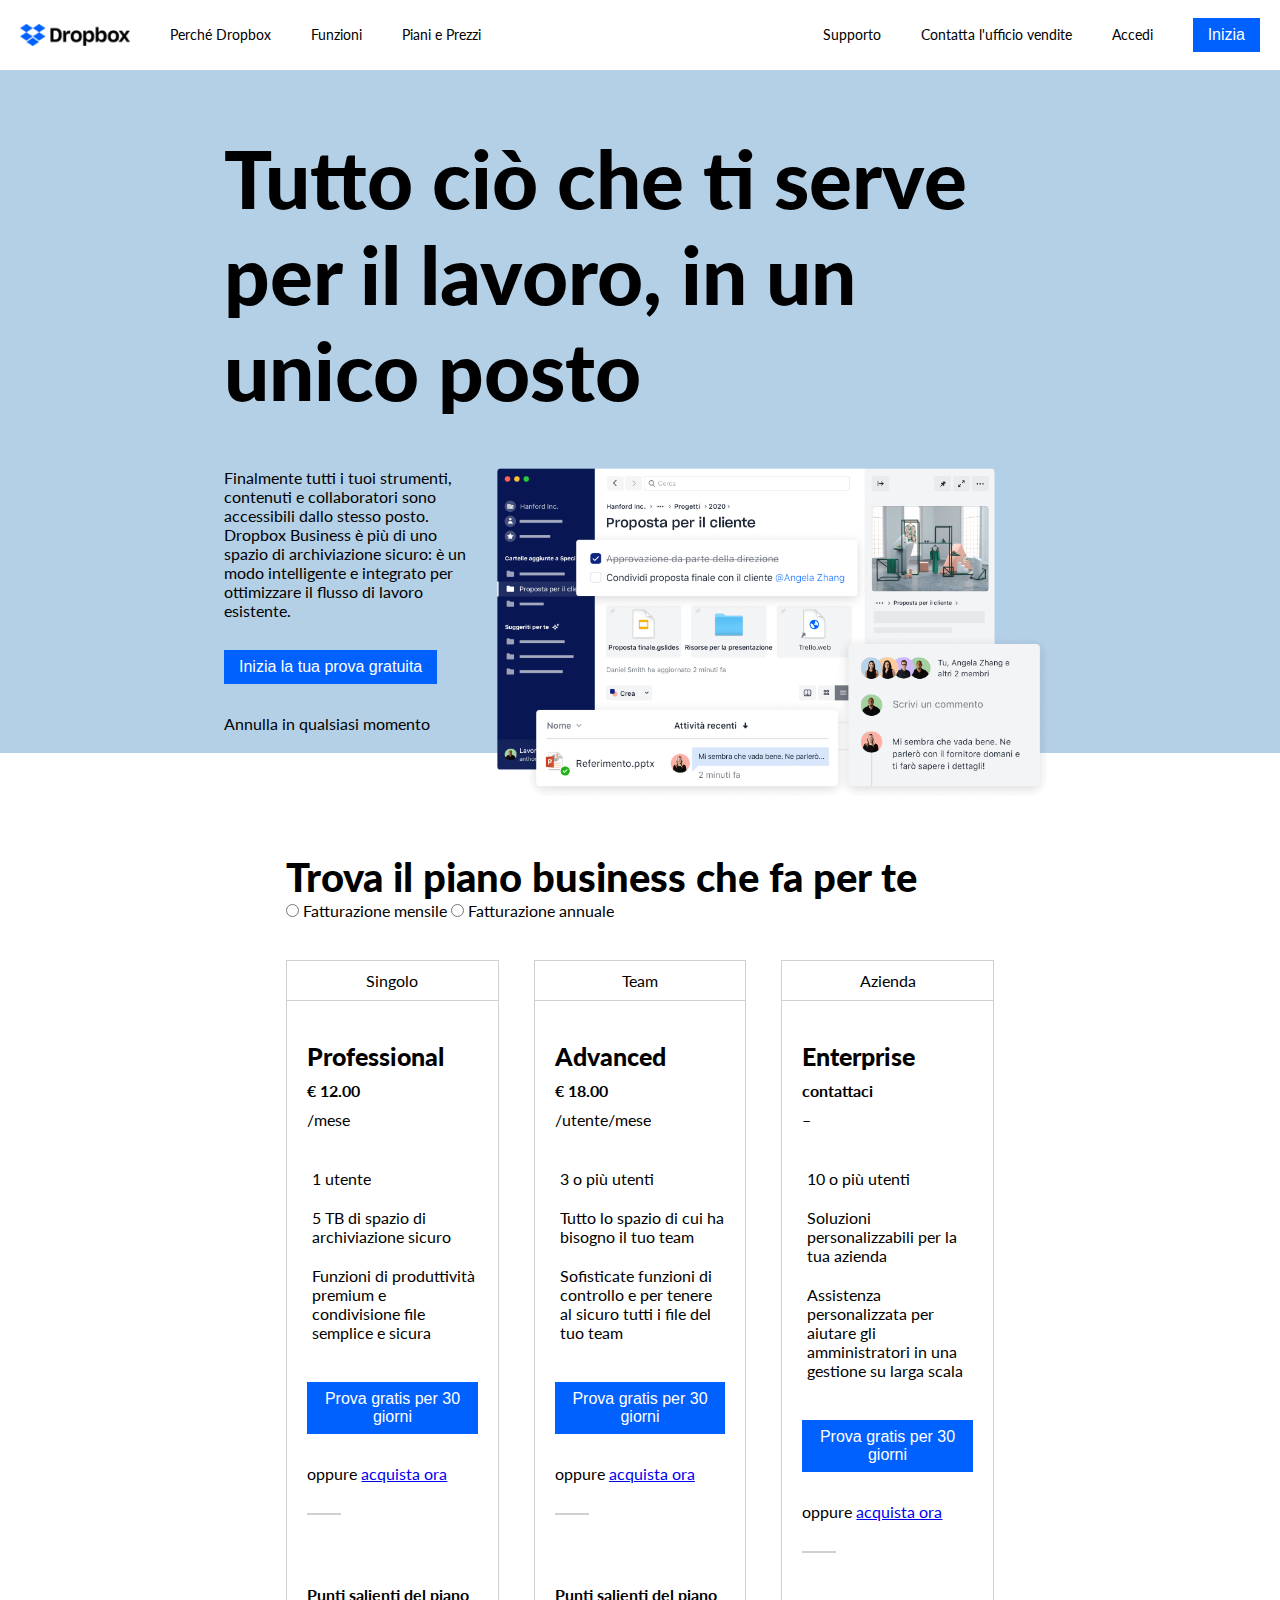
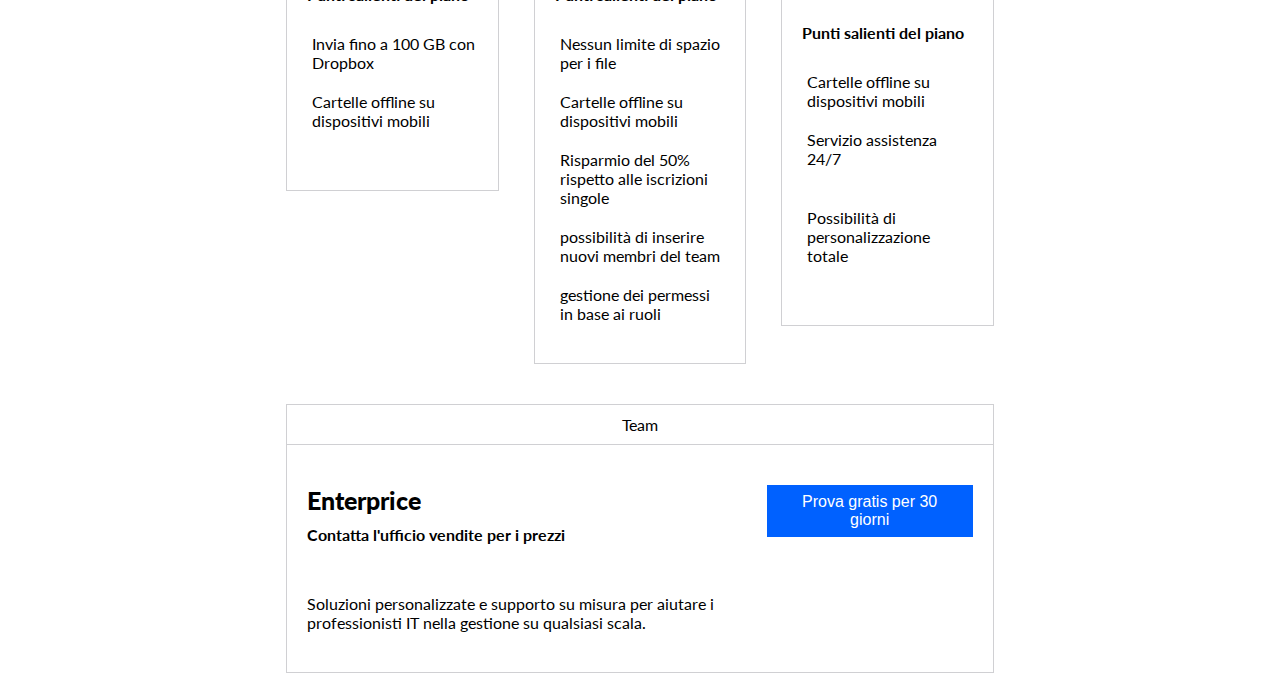
==== index.html @ 86eb20d6 "Stilizzazione sezione 2 (manca lo stile al radio + revisione altezza colonna)" ====
<!DOCTYPE html>
<html lang="it">
    <head>
        <meta charset="UTF-8">
        <meta http-equiv="X-UA-Compatible" content="IE=edge">
        <meta name="viewport" content="width=device-width, initial-scale=1.0">
        <title>Dropbox</title>
        <link rel="stylesheet" href="./css/style.css">
        <link rel="preconnect" href="https://fonts.googleapis.com">
        <link rel="preconnect" href="https://fonts.gstatic.com" crossorigin>
        <link href="https://fonts.googleapis.com/css2?family=Lato:wght@300;400;700;900&display=swap" rel="stylesheet">
        <link rel="stylesheet" href="https://cdnjs.cloudflare.com/ajax/libs/font-awesome/6.2.0/css/all.min.css" integrity="sha512-xh6O/CkQoPOWDdYTDqeRdPCVd1SpvCA9XXcUnZS2FmJNp1coAFzvtCN9BmamE+4aHK8yyUHUSCcJHgXloTyT2A==" crossorigin="anonymous" referrerpolicy="no-referrer" />
    </head>
    <body>
        <!-- Header -->
        <header>
            <div class="row">
                <div class="col col-sx">
                    <div class="contenuto-col-sx">
                        <img src="./img/logo-small.png" alt="logo-dropbox">
                        <nav>
                            <ul>
                                <li>Perché Dropbox</li>
                                <li>Funzioni</li>
                                <li>Piani e Prezzi</li>
                            </ul>
                        </nav>
                    </div>
                </div>
                <div class="col col-dx">
                    <div class="contenuto-col-dx">
                        <nav>
                            <ul>
                                <li>Supporto</li>
                                <li>Contatta l'ufficio vendite</li>
                                <li>Accedi</li>
                            </ul>
                        </nav>                       
                        <button class="btn btn-blue">Inizia</button>                      
                    </div>
                </div>
            </div>
        </header>
        <!-- Main -->
        <main>
            <div class="jumbotron">
                <div class="container container-jumbo">
                    <div class="row">
                        <div class="col-full">
                            <div class="contenuto-h1">
                                <h1>Tutto ciò che ti serve per il lavoro, in un unico posto</h1>
                            </div>
                        </div>
                    </div>
                    <div class="row margin-top-50">
                        <div class="col-30">
                            <div class="jumbo-copy">
                                <p>
                                    Finalmente tutti i tuoi strumenti, contenuti e collaboratori sono accessibili dallo stesso posto. Dropbox Business è più di uno spazio di archiviazione sicuro: è un modo intelligente e integrato per ottimizzare il flusso di lavoro esistente.
                                </p>
                                <button class="btn btn-blue margin-top-30">Inizia la tua prova gratuita</button>
                                <p class="margin-top-30">Annulla in qualsiasi momento</p>
                                <i class="margin-top-50 fa-solid fa-arrow-down"></i>
                            </div>
                        </div>
                        <div class="col-70">
                            <div class="jumbo-image">
                                <img src="./img/jumbo.png" alt="">
                            </div>
                        </div>
                    </div>
                </div>
            </div>
            <!-- Inizio container interno -->
            <div class="container">
                <div class="container-interno">
                    <div class="row margin-top-100">
                        <div class="col-full">
                            <div>
                                <h2>Trova il piano business che fa per te</h2>
                                <input type="radio" id="monthly" name="monthly">
                                <label for="radio">Fatturazione mensile</label>
                                <input type="radio" id="annual" name="anual">
                                <label for="annual">Fatturazione annuale</label>
                            </div>
                        </div>
                    </div>
                    <div class="row">

                        <!-- Colonna 1 -->
                        
                        <div class="col-30">
                            <div class="pricing-head">
                                <div class="tab-header">
                                    <i class="fa-solid fa-user"></i>
                                    <span>Singolo</span>
                                </div>
                            </div>
                            <div class="contenuto contenuto-pricing">
                                <div class="post-head padding-bottom-40">
                                    <h3>Professional</h3>
                                    <p class="padding-top-bottom-10"><strong>&#8364; 12.00</strong></p>
                                    <p>&#47;mese</p>
                                </div>
                                <div class="features padding-bottom-40">
                                    <ul>
                                        <li>
                                            <i class="fa-solid fa-user"></i>
                                            <div>1 utente</div>
                                        </li>
                                        <li class="padding-top-bottom-20">
                                            <i class="fa-solid fa-folder"></i>
                                            <div>5 TB di spazio di archiviazione sicuro</div>
                                        </li>
                                        <li>
                                            <i class="fa-solid fa-share-nodes"></i>
                                            <div>Funzioni di produttività premium e condivisione file semplice e sicura</div>
                                        </li>
                                    </ul>
                                </div>
                                <div class="cta padding-bottom-40">
                                    <button class="btn btn-blue btn-full">Prova gratis per 30 giorni</button>
                                    <p class="padding-top-bottom-30">oppure <a href="#">acquista ora</a></p>
                                    <hr>
                                </div>
                                <div class="features-2">
                                    <p class="padding-top-bottom-30"><strong>Punti salienti del piano</strong></p>
                                    <ul>
                                        <li>
                                            <i class="fa-solid fa-check"></i>
                                            <div>Invia fino a 100 GB con Dropbox</div>
                                        </li>
                                        <li class="padding-top-bottom-20">
                                            <i class="fa-solid fa-check"></i>
                                            <div>Cartelle offline su dispositivi mobili</div>
                                        </li>
                                    </ul>
                                </div>
                            </div>
                        </div>

                        <!-- Colonna 2 -->

                        <div class="col-30">
                            <div class="pricing-head">
                                <div class="tab-header">
                                    <i class="fa-solid fa-users"></i>
                                    <span>Team</span>
                                </div>
                            </div>
                            <div class="contenuto contenuto-pricing">
                                <div class="post-head padding-bottom-40">
                                    <h3>Advanced</h3>
                                    <p class="padding-top-bottom-10"><strong>&#8364; 18.00</strong></p>
                                    <p>&#47;utente&#47;mese</p>
                                </div>
                                <div class="features padding-bottom-40">
                                    <ul>
                                        <li>
                                            <i class="fa-solid fa-user"></i>
                                            <div>3 o più utenti</div>
                                        </li>
                                        <li>
                                            <i class="fa-solid fa-folder"></i>
                                            <div>Tutto lo spazio di cui ha bisogno il tuo team</div>
                                        </li>
                                        <li>
                                            <i class="fa-solid fa-share-nodes"></i>
                                            <div>Sofisticate funzioni di controllo e per tenere al sicuro tutti i file del tuo team</div>
                                        </li>
                                    </ul>
                                </div>
                                <div class="cta padding-bottom-40">
                                    <button class="btn btn-blue btn-full">Prova gratis per 30 giorni</button>
                                    <p class="padding-top-bottom-30">oppure <a href="#">acquista ora</a></p>
                                    <hr>
                                </div>
                                <div class="features-2">
                                    <p class="padding-top-bottom-30"><strong>Punti salienti del piano</strong></p>
                                    <ul>
                                        <li>
                                            <i class="fa-solid fa-check"></i>
                                            <div>Nessun limite di spazio per i file</div>
                                        </li>
                                        <li>
                                            <i class="fa-solid fa-check"></i>
                                            <div>Cartelle offline su dispositivi mobili</div>
                                        </li>
                                        <li>
                                            <i class="fa-solid fa-check"></i>
                                            <div>Risparmio del 50% rispetto alle iscrizioni singole</div>
                                        </li>
                                        <li>
                                            <i class="fa-solid fa-check"></i>
                                            <div>possibilità di inserire nuovi membri del team</div>
                                        </li>
                                        <li>
                                            <i class="fa-solid fa-check"></i>
                                            <div>gestione dei permessi in base ai ruoli</div>
                                        </li>
                                    </ul>
                                </div>
                            </div>
                        </div>

                        <!-- Colonna 3 -->

                        <div class="col-30">
                            <div class="pricing-head">
                                <div class="tab-header">
                                    <i class="fa-solid fa-building"></i>
                                    <span>Azienda</span>
                                </div>
                            </div>
                            <div class="contenuto contenuto-pricing">
                                <div class="post-head padding-bottom-40">
                                    <h3>Enterprise</h3>
                                    <p class="padding-top-bottom-10"><strong>contattaci</strong></p>
                                    <p>&#8211;</p>
                                </div>
                                <div class="features padding-bottom-40">
                                    <ul>
                                        <li>
                                            <i class="fa-solid fa-user"></i>
                                            <div>10 o più utenti</div>
                                        </li>
                                        <li>
                                            <i class="fa-solid fa-folder"></i>
                                            <div>Soluzioni personalizzabili per la tua azienda</div>
                                        </li>
                                        <li>
                                            <i class="fa-solid fa-share-nodes"></i>
                                            <div>Assistenza personalizzata per aiutare gli amministratori in una gestione su larga scala</div>
                                        </li>
                                    </ul>
                                </div>
                                <div class="cta padding-bottom-40">
                                    <button class="btn btn-blue btn-full">Prova gratis per 30 giorni</button>
                                    <p class="padding-top-bottom-30">oppure <a href="#">acquista ora</a></p>
                                    <hr>
                                </div>
                                <div class="features-2">
                                    <p class="padding-top-bottom-30"><strong>Punti salienti del piano</strong></p>
                                    <ul>
                                        <li>
                                            <i class="fa-solid fa-check"></i>
                                            <div>Cartelle offline su dispositivi mobili</div>
                                        </li>
                                        <li class="padding-top-bottom-20">
                                            <i class="fa-solid fa-check"></i>
                                            <div>Servizio assistenza 24&#47;7</div>
                                        </li>
                                        <li class="padding-top-bottom-20">
                                            <i class="fa-solid fa-check"></i>
                                            <div>Possibilità di personalizzazione totale</div>
                                        </li>
                                    </ul>
                                </div>
                            </div>
                        </div>
                    </div>

                    <!-- Riga 2 -->

                    <div class="row">
                        <div class="col-100">
                            <div class="pricing-head">
                                <div class="tab-header">
                                    <i class="fa-solid fa-building"></i>
                                    <span>Team</span>
                                </div>
                            </div>
                            <div class="row">
                                <div class="col-100">
                                    <div class="contenuto contenuto-pricing flex-space-between">
                                        <div class="col-70">
                                            <div class="post-head">
                                                <h3>Enterprice</h3>
                                                <p class="padding-top-bottom-10"><strong>Contatta l'ufficio vendite per i prezzi</strong></p>
                                                <p class="padding-top-40">Soluzioni personalizzate e supporto su misura per aiutare i professionisti IT nella gestione su qualsiasi scala.</p>
                                            </div>
                                        </div>
                                        <div class="col">
                                            <div class="post-head">
                                                <button class="btn btn-blue btn-full">Prova gratis per 30 giorni</button>
                                            </div>
                                        </div>
                                    </div>
                                </div>
                            </div>
                        </div>
                    </div>
                </div>
            </div>
            <!-- Fine container interno -->
        </main>
    </body>
</html>
---- css/style.css ----
* {
    padding: 0;
    margin: 0;
    box-sizing: border-box;
}

body {
    font-family: 'Lato', sans-serif;
}

h1 {
    font-size: 80px;
    font-weight: 900;
}

h2 {
    font-size: 40px;
    font-weight: 900; 
}

h3 {
    font-size: 25px;
    font-weight: 900; 
}

p {
    font-size: 16px;
}

.container {
    width: 65%;
    margin: 0 auto;
}

.container-interno {
    width: 85%;
    max-width: 1000px;
    margin: 0 auto;
}

header {
    height: 70px;
    padding: 0 20px;
    display: flex;
    align-items: center;

}

.row {
    width: 100%;
    display: flex;
    justify-content: space-between;
}

.flex-space-between {
    display: flex;
    justify-content: space-between;
}

.col-30 {
    width: 30%;
}

.col-50 {
    width: 50%;
}

.col-70 {
    width: 70%;
}

.col-100 {
    width: 100%;
}

.btn {
    padding: 8px 15px;
    font-size: 16px;
    border: none;
}

.btn-full {
    width: 100%;
}

.btn-blue {
    color: #fff;
    background-color: #0061ff;
}

.margin-top-50 {
    margin-top: 50px;
}

.margin-top-30 {
    margin-top: 30px;
}

.margin-top-100 {
    margin-top: 100px;
}

.padding-top-bottom-10 {
    padding: 10px 0;
}

.padding-top-bottom-20 {
    padding: 20px 0;
}

.padding-top-bottom-30 {
    padding: 30px 0;
}

.padding-bottom-40 {
    padding-bottom: 40px;
}

.padding-top-40 {
    padding-top: 40px;
}

/* Header */

.contenuto-col-sx, .contenuto-col-dx {
    height: 70px;
    display: flex;
    align-items: center;
}

header nav {
    display: flex;
    align-items: center;
}

header img {
    width: 110px;
    height: auto;
}

header ul {
    font-size: 14px;
    display: flex;
    list-style-type: none;
    padding: 0 20px;
}

header li {
    padding: 0 20px;
    line-height: 0px;
}

/* Main */

.jumbotron {
    background-color: #b4d0e7;
}

.jumbotron .container {
    padding: 60px 0 20px;
    max-width: 1100px;
}

.jumbotron i {
    font-size: 50px;
}

.jumbotron img {
    width: 100%;
    position: absolute;
    top: 0;
    left: 0;
}

.jumbo-image {
    position: relative;
    height: 100%;
}

.pricing-head, .contenuto-pricing, .cta hr {
    border: 1px solid #d0d0d3;
}

.pricing-head {
    margin-top: 40px;
    border-bottom: none;
    text-align: center;
    padding: 10px 0;
}

.contenuto-pricing {
    padding: 40px 20px;
}

.features ul, .features-2 ul {
    list-style-type: none;
}

.features li, .features-2 li {
    display: flex;
}

.features i, .features-2 i {
    font-size: 14px;
    padding: 5px 5px 0 0;
}

.cta hr {
    width: 20%;
}

.features-2 i {
    color: #0061ff;
    -webkit-text-stroke: 1px #0061ff;
    font-weight: 900;
}

.features-2 li:nth-child(2n+2), .features li:nth-child(2n+2) {
    padding: 20px 0;
}
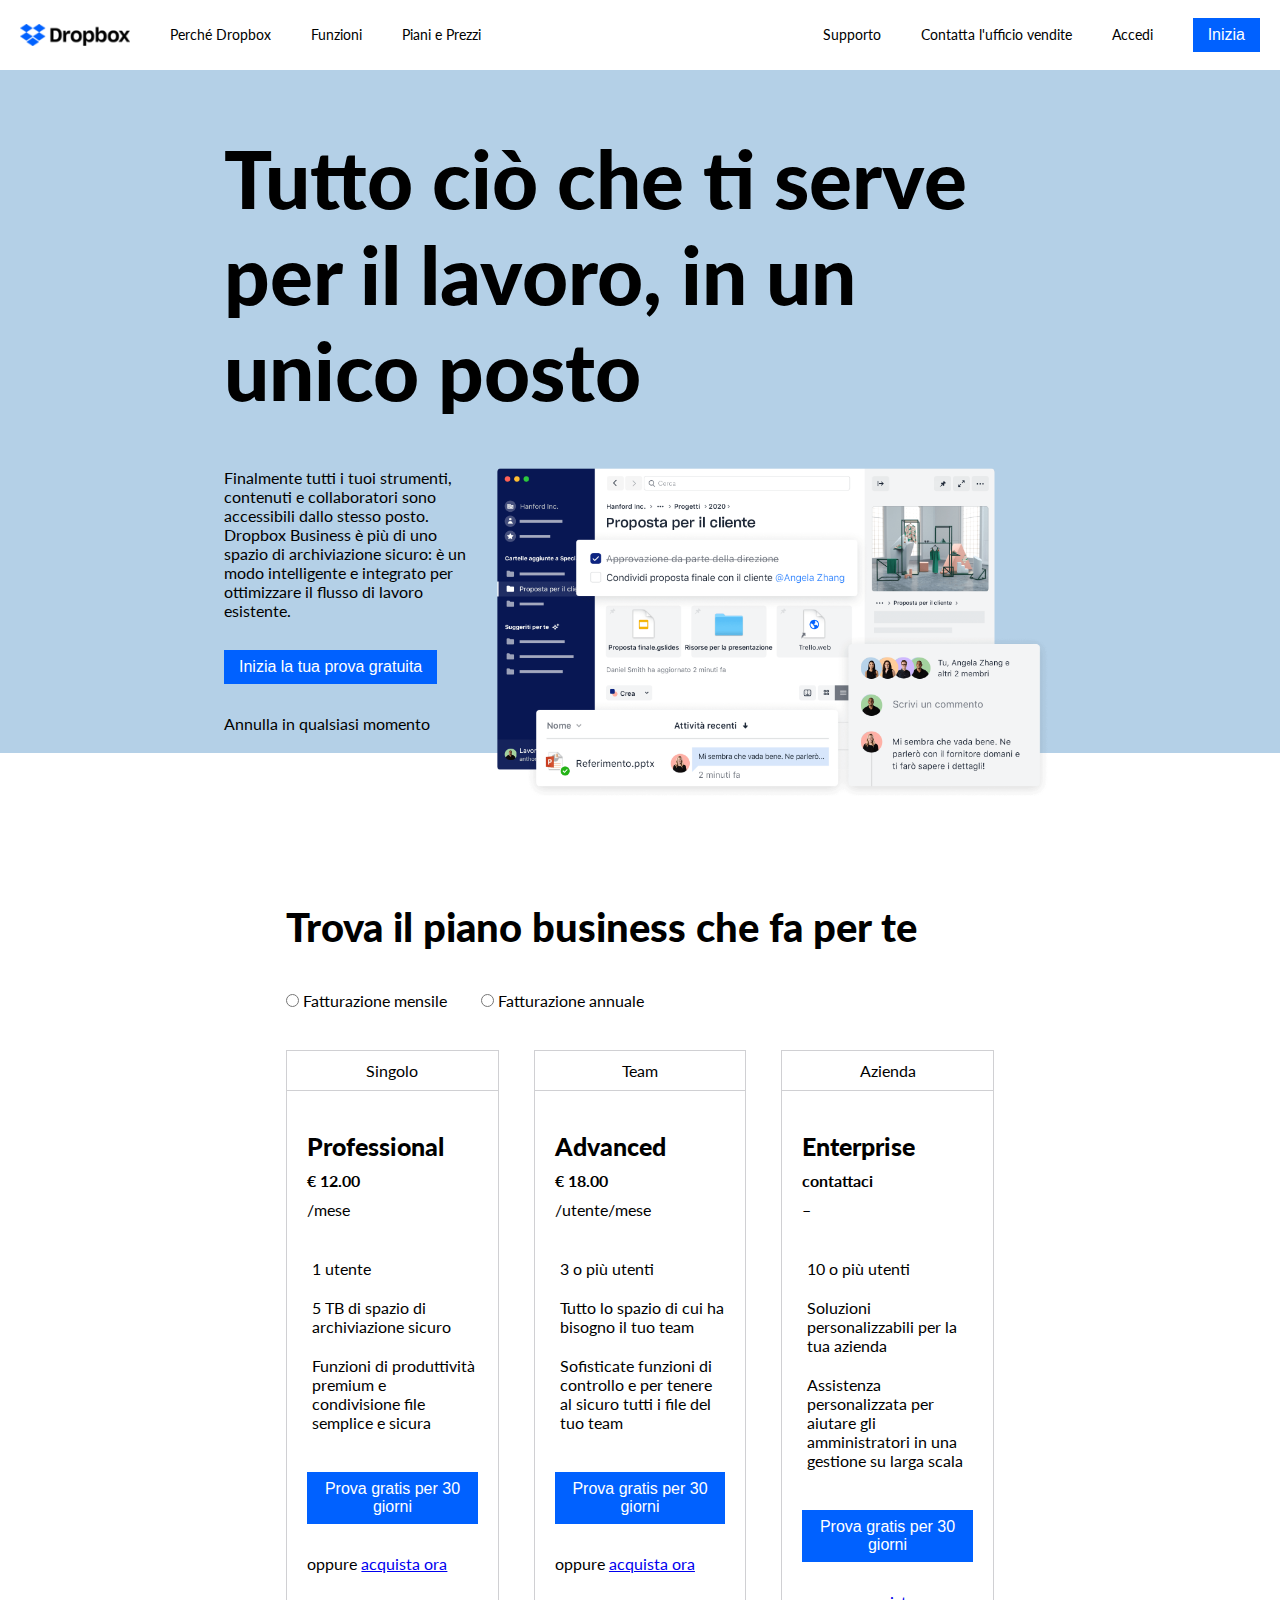
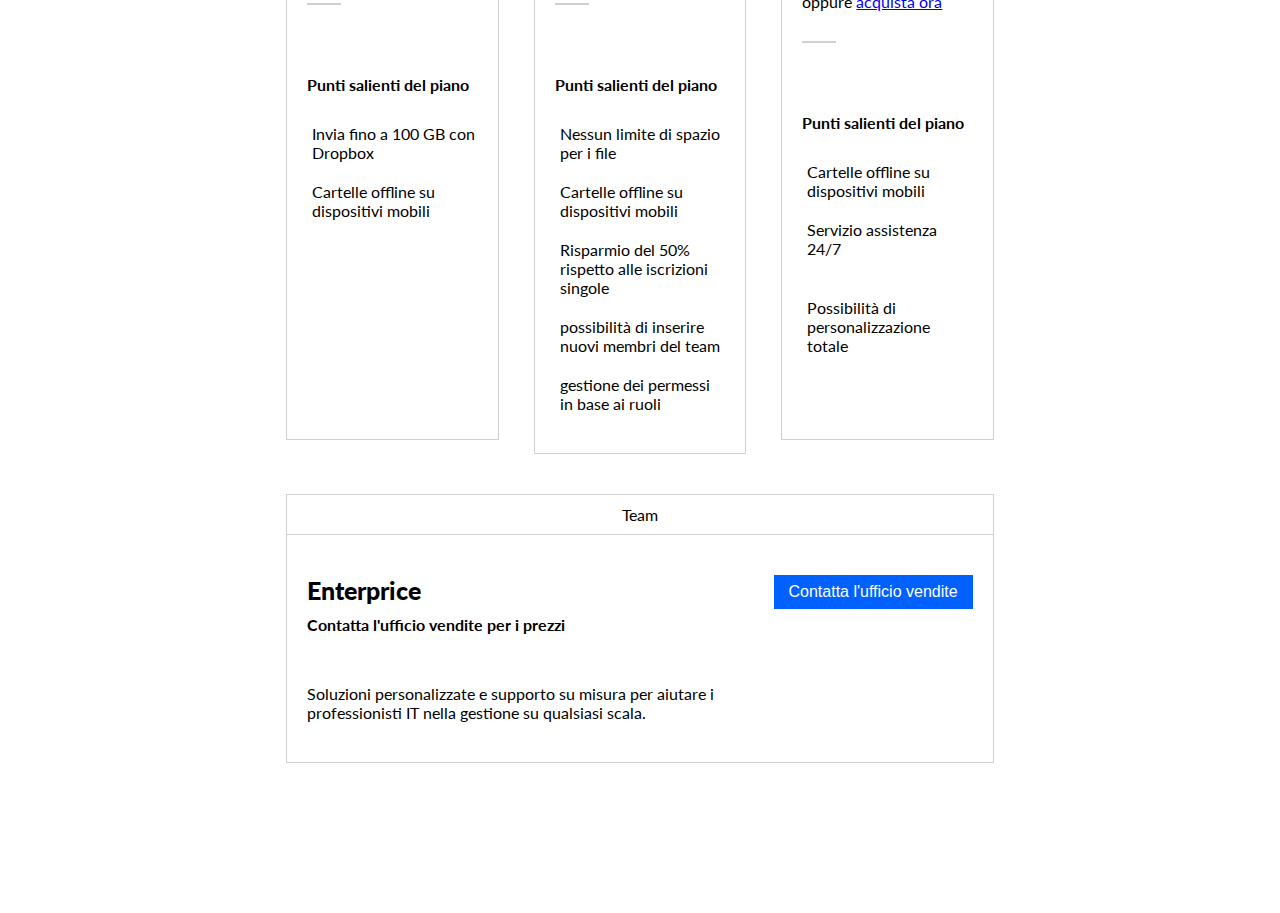
==== commit 4cc6424b: "correzione min-height colonne" ====
--- a/index.html
+++ b/index.html
@@ -74,10 +74,10 @@
             <!-- Inizio container interno -->
             <div class="container">
                 <div class="container-interno">
-                    <div class="row margin-top-100">
+                    <div class="row margin-top-150">
                         <div class="col-full">
                             <div>
-                                <h2>Trova il piano business che fa per te</h2>
+                                <h2 class="padding-bottom-40">Trova il piano business che fa per te</h2>
                                 <input type="radio" id="monthly" name="monthly">
                                 <label for="radio">Fatturazione mensile</label>
                                 <input type="radio" id="annual" name="anual">
@@ -96,7 +96,7 @@
                                     <span>Singolo</span>
                                 </div>
                             </div>
-                            <div class="contenuto contenuto-pricing">
+                            <div class="contenuto contenuto-pricing min-height-950">
                                 <div class="post-head padding-bottom-40">
                                     <h3>Professional</h3>
                                     <p class="padding-top-bottom-10"><strong>&#8364; 12.00</strong></p>
@@ -148,7 +148,7 @@
                                     <span>Team</span>
                                 </div>
                             </div>
-                            <div class="contenuto contenuto-pricing">
+                            <div class="contenuto contenuto-pricing min-height-950">
                                 <div class="post-head padding-bottom-40">
                                     <h3>Advanced</h3>
                                     <p class="padding-top-bottom-10"><strong>&#8364; 18.00</strong></p>
@@ -212,7 +212,7 @@
                                     <span>Azienda</span>
                                 </div>
                             </div>
-                            <div class="contenuto contenuto-pricing">
+                            <div class="contenuto contenuto-pricing min-height-950">
                                 <div class="post-head padding-bottom-40">
                                     <h3>Enterprise</h3>
                                     <p class="padding-top-bottom-10"><strong>contattaci</strong></p>
@@ -262,7 +262,7 @@
 
                     <!-- Riga 2 -->
 
-                    <div class="row">
+                    <div class="row margin-bottom-150">
                         <div class="col-100">
                             <div class="pricing-head">
                                 <div class="tab-header">
@@ -282,13 +282,18 @@
                                         </div>
                                         <div class="col">
                                             <div class="post-head">
-                                                <button class="btn btn-blue btn-full">Prova gratis per 30 giorni</button>
+                                                <button class="btn btn-blue btn-full">Contatta l'ufficio vendite</button>
                                             </div>
                                         </div>
                                     </div>
                                 </div>
                             </div>
                         </div>
+                    </div>
+
+                    <!-- riga 3 -->
+                    <div class="row">
+
                     </div>
                 </div>
             </div>
--- a/css/style.css
+++ b/css/style.css
@@ -43,7 +43,17 @@
     padding: 0 20px;
     display: flex;
     align-items: center;
-
+    position: fixed;
+    width: 100%;
+    z-index: 10;
+    background-color: #fff;
+
+}
+
+main {
+    margin-top: 70px;
+    position: absolute;
+    width: 100%;
 }
 
 .row {
@@ -71,6 +81,10 @@
 
 .col-100 {
     width: 100%;
+}
+
+.min-height-950 {
+    min-height: 950px;
 }
 
 .btn {
@@ -96,8 +110,12 @@
     margin-top: 30px;
 }
 
-.margin-top-100 {
-    margin-top: 100px;
+.margin-top-150 {
+    margin-top: 150px;
+}
+
+.margin-bottom-150 {
+    margin-bottom: 150px;
 }
 
 .padding-top-bottom-10 {
@@ -175,6 +193,10 @@
 .jumbo-image {
     position: relative;
     height: 100%;
+}
+
+label {
+    padding-right: 30px
 }
 
 .pricing-head, .contenuto-pricing, .cta hr {
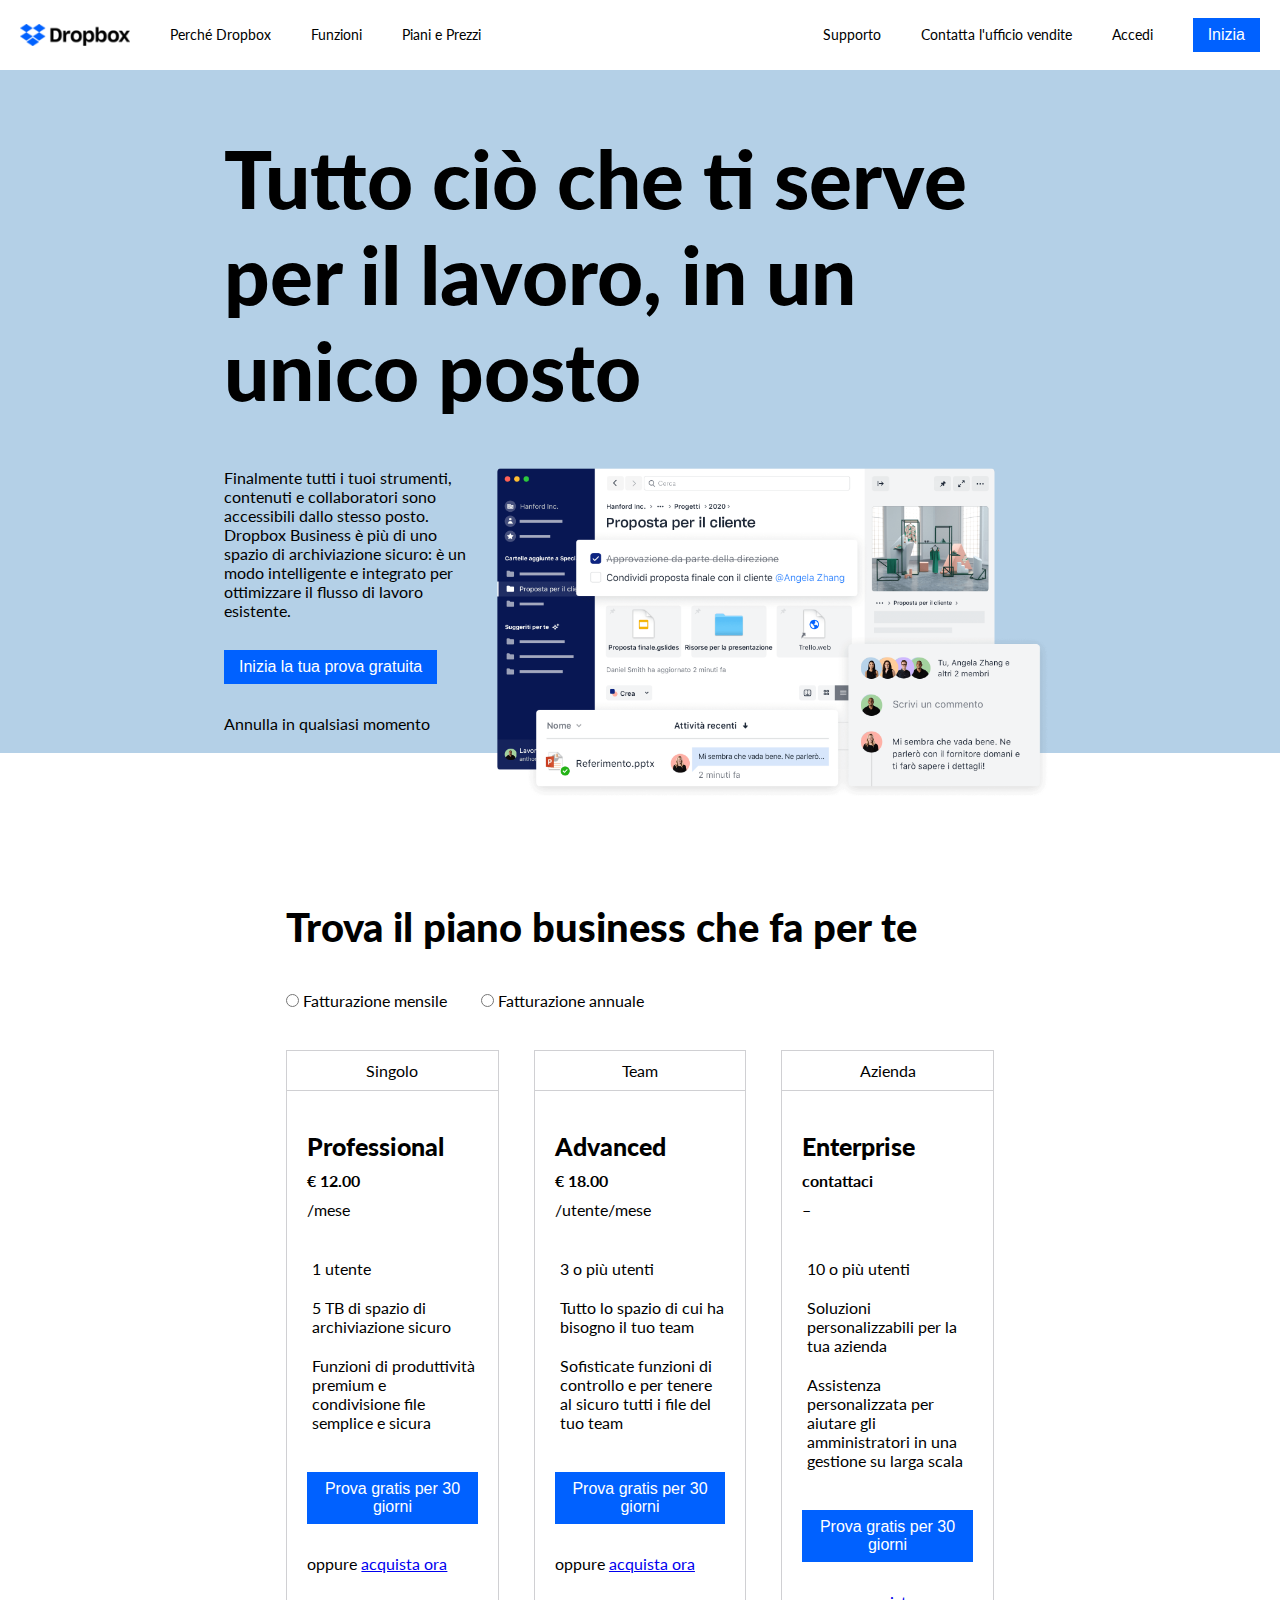
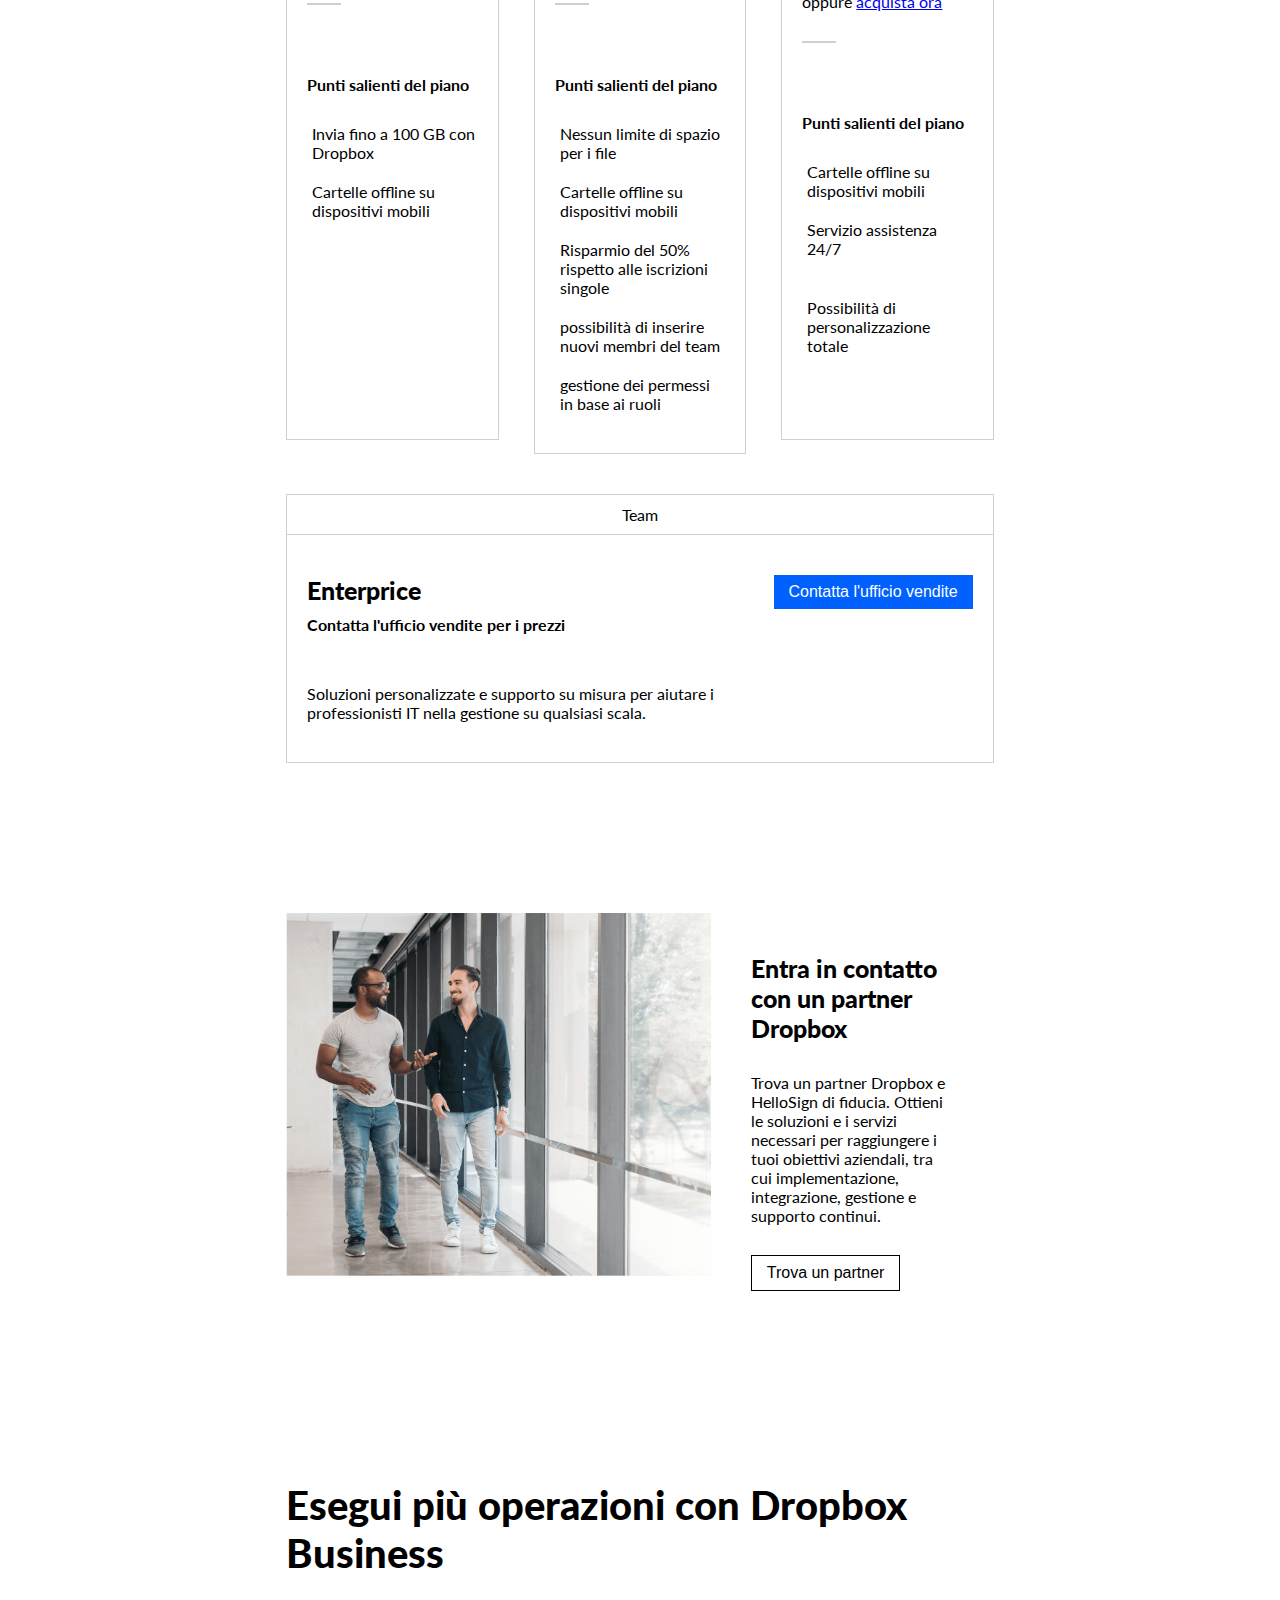
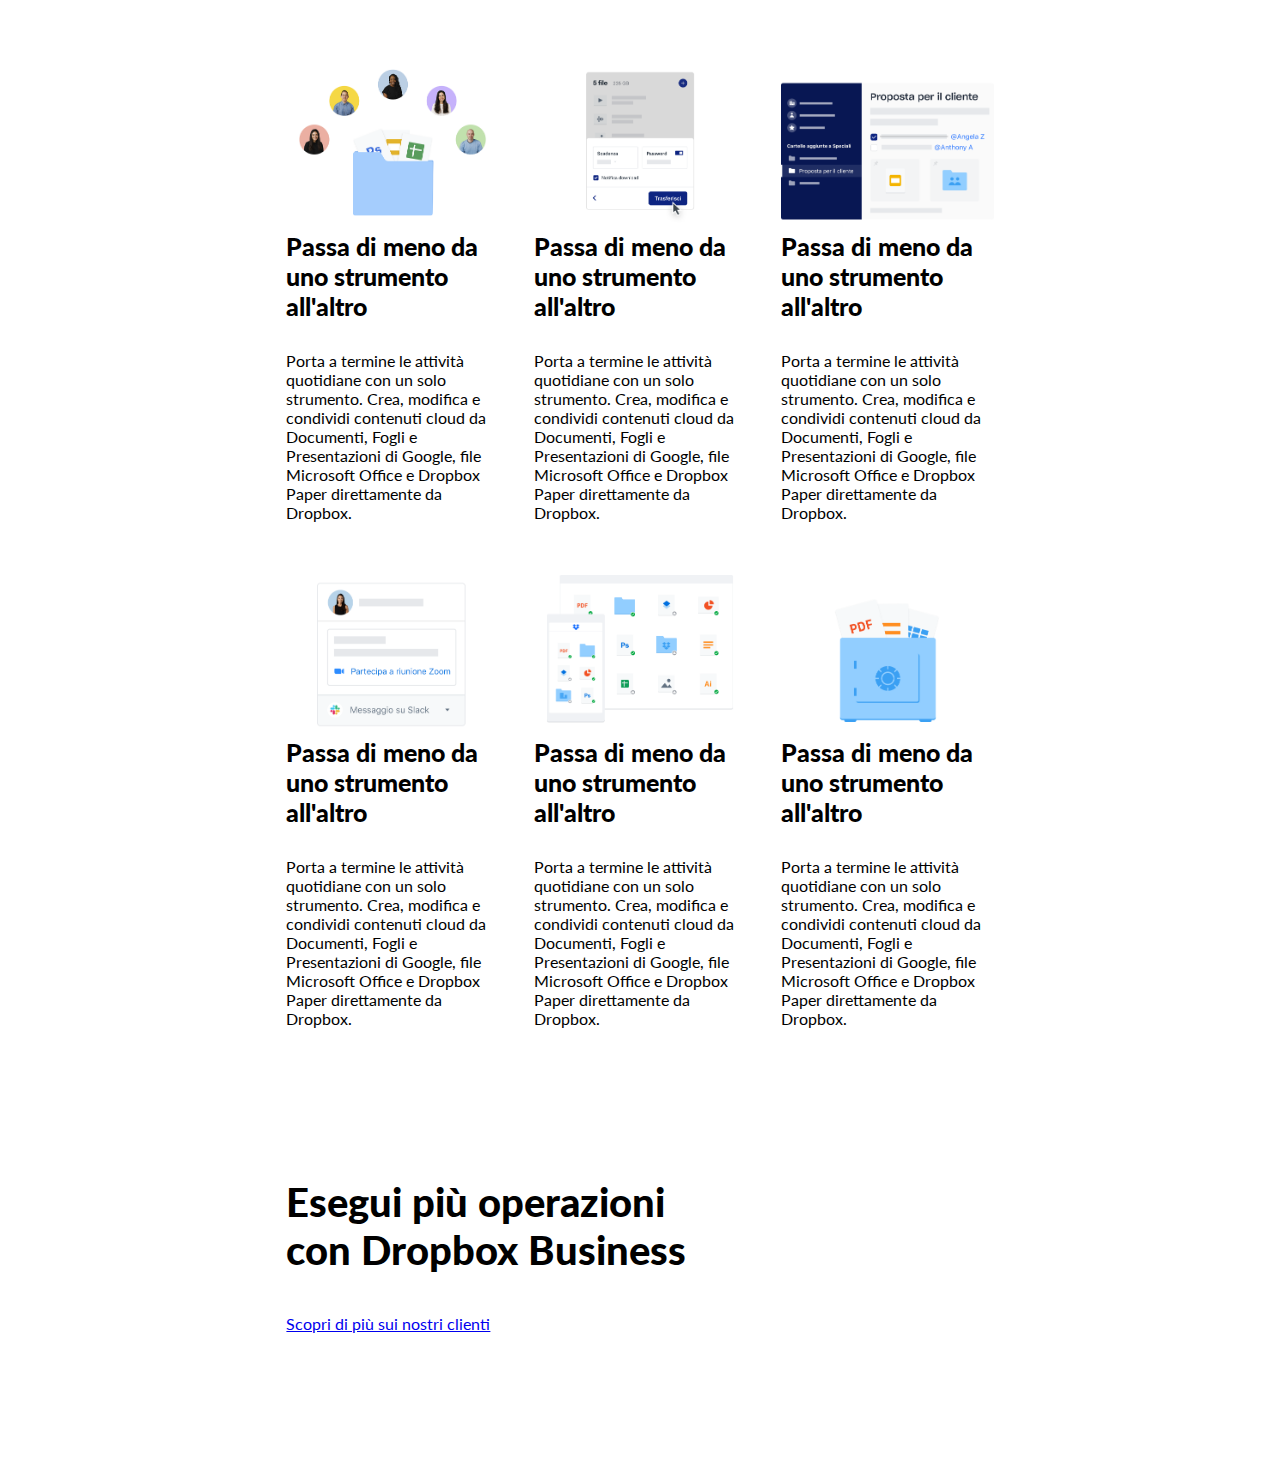
==== commit eb182039: "Stilizzazione sezioni fino (ed esclusa) la sezione full-width" ====
--- a/index.html
+++ b/index.html
@@ -293,11 +293,90 @@
 
                     <!-- riga 3 -->
                     <div class="row">
-
+                        <div class="col-60">
+                            <div class="contenitore-foto">
+                                <img src="./img/partner.png" alt="due-partners">
+                            </div>
+                        </div>
+                        <div class="col-40">
+                            <div class="contenuto-copy padding-40">
+                                <h3>Entra in contatto con un partner Dropbox</h3>
+                                <p class="padding-top-bottom-30">Trova un partner Dropbox e HelloSign di fiducia. Ottieni le soluzioni e i servizi necessari per raggiungere i tuoi obiettivi aziendali, tra cui implementazione, integrazione, gestione e supporto continui.</p>
+                                <button class="btn btn-border">Trova un partner</button>
+                            </div>
+                        </div>
+                    </div>
+
+                    <!-- Riga 4 -->
+                    <div class="row margin-top-150">
+                        <div class="col-full">
+                            <div>
+                                <h2 class="padding-bottom-40">Esegui più operazioni con Dropbox Business</h2>
+                                <div class="cards">
+                                    <div class="single-card">
+                                        <img src="./img/business-feature-switching-tools.png" alt="grafica-tools-che-switchano">
+                                        <h3 class="padding-bottom-30">Passa di meno da uno strumento all'altro</h3>
+                                        <p>Porta a termine le attività quotidiane con un solo strumento. Crea, modifica e condividi contenuti cloud da Documenti, Fogli e Presentazioni di Google, file Microsoft Office e Dropbox Paper direttamente da Dropbox.</p>
+                                    </div>
+                                    <div class="single-card">
+                                        <img src="./img/business-feature-send-files-it.png" alt="grafica-tools-che-switchano">
+                                        <h3 class="padding-bottom-30">Passa di meno da uno strumento all'altro</h3>
+                                        <p>Porta a termine le attività quotidiane con un solo strumento. Crea, modifica e condividi contenuti cloud da Documenti, Fogli e Presentazioni di Google, file Microsoft Office e Dropbox Paper direttamente da Dropbox.</p>
+                                    </div>
+                                    <div class="single-card">
+                                        <img src="./img/business-feature-coordinate-it.png" alt="grafica-tools-che-switchano">
+                                        <h3 class="padding-bottom-30">Passa di meno da uno strumento all'altro</h3>
+                                        <p>Porta a termine le attività quotidiane con un solo strumento. Crea, modifica e condividi contenuti cloud da Documenti, Fogli e Presentazioni di Google, file Microsoft Office e Dropbox Paper direttamente da Dropbox.</p>
+                                    </div>
+                                    <div class="single-card">
+                                        <img src="./img/business-feature-integrations-it.png" alt="grafica-tools-che-switchano">
+                                        <h3 class="padding-bottom-30">Passa di meno da uno strumento all'altro</h3>
+                                        <p>Porta a termine le attività quotidiane con un solo strumento. Crea, modifica e condividi contenuti cloud da Documenti, Fogli e Presentazioni di Google, file Microsoft Office e Dropbox Paper direttamente da Dropbox.</p>
+                                    </div>
+                                    <div class="single-card">
+                                        <img src="./img/business-feature-multi-device.png" alt="grafica-tools-che-switchano">
+                                        <h3 class="padding-bottom-30">Passa di meno da uno strumento all'altro</h3>
+                                        <p>Porta a termine le attività quotidiane con un solo strumento. Crea, modifica e condividi contenuti cloud da Documenti, Fogli e Presentazioni di Google, file Microsoft Office e Dropbox Paper direttamente da Dropbox.</p>
+                                    </div>
+                                    <div class="single-card">
+                                        <img src="./img/business-feature-security.png" alt="grafica-tools-che-switchano">
+                                        <h3 class="padding-bottom-30">Passa di meno da uno strumento all'altro</h3>
+                                        <p>Porta a termine le attività quotidiane con un solo strumento. Crea, modifica e condividi contenuti cloud da Documenti, Fogli e Presentazioni di Google, file Microsoft Office e Dropbox Paper direttamente da Dropbox.</p>
+                                    </div>
+                                </div>
+                            </div>
+                        </div>
+                    </div>
+                    <!-- Riga 4 -->
+                    <div class="row margin-top-150 margin-bottom-150">
+                        <div class="col-60">
+                            <div>
+                                <h2 class="padding-bottom-40">Esegui più operazioni con Dropbox Business</h2>
+                                <a href="#">Scopri di più sui nostri clienti</a>
+                            </div>
+                        </div>
                     </div>
                 </div>
             </div>
             <!-- Fine container interno -->
+            <!-- Sezione tutto schermo -->
+            <div class="row">
+                <div class="col-33">
+                    <div class="contenuto-brand">
+
+                    </div>
+                </div>
+                <div class="col-33">
+                    <div class="contenuto-brand">
+
+                    </div>
+                </div>
+                <div class="col-33">
+                    <div class="contenuto-brand">
+
+                    </div>
+                </div>
+            </div>
         </main>
     </body>
 </html>--- a/css/style.css
+++ b/css/style.css
@@ -27,6 +27,10 @@
     font-size: 16px;
 }
 
+img {
+    width: 100%;
+}
+
 .container {
     width: 65%;
     margin: 0 auto;
@@ -71,8 +75,20 @@
     width: 30%;
 }
 
+.col-33 {
+    width: calc(100% / 3);
+}
+
+.col-40 {
+    width: 40%;
+}
+
 .col-50 {
     width: 50%;
+}
+
+.col-60 {
+    width: 60%;
 }
 
 .col-70 {
@@ -102,6 +118,18 @@
     background-color: #0061ff;
 }
 
+.btn-border {
+    color: #000;
+    background-color: transparent;
+    border: 1px solid #000;
+}
+
+.btn-border:hover {
+    color: #fff;
+    background-color: #000;
+    border: 1px solid #000;
+}
+
 .margin-top-50 {
     margin-top: 50px;
 }
@@ -126,6 +154,10 @@
     padding: 20px 0;
 }
 
+.padding-40 {
+    padding: 40px;
+}
+
 .padding-top-bottom-30 {
     padding: 30px 0;
 }
@@ -136,6 +168,10 @@
 
 .padding-top-40 {
     padding-top: 40px;
+}
+
+.padding-bottom-30 {
+    padding-bottom: 30px;
 }
 
 /* Header */
@@ -184,7 +220,6 @@
 }
 
 .jumbotron img {
-    width: 100%;
     position: absolute;
     top: 0;
     left: 0;
@@ -241,4 +276,14 @@
     padding: 20px 0;
 }
 
-
+.cards {
+    display: flex;
+    justify-content: space-between;
+    flex-wrap: wrap;
+}
+
+.single-card {
+    width: 30%;
+    margin-top: 40px;
+}
+
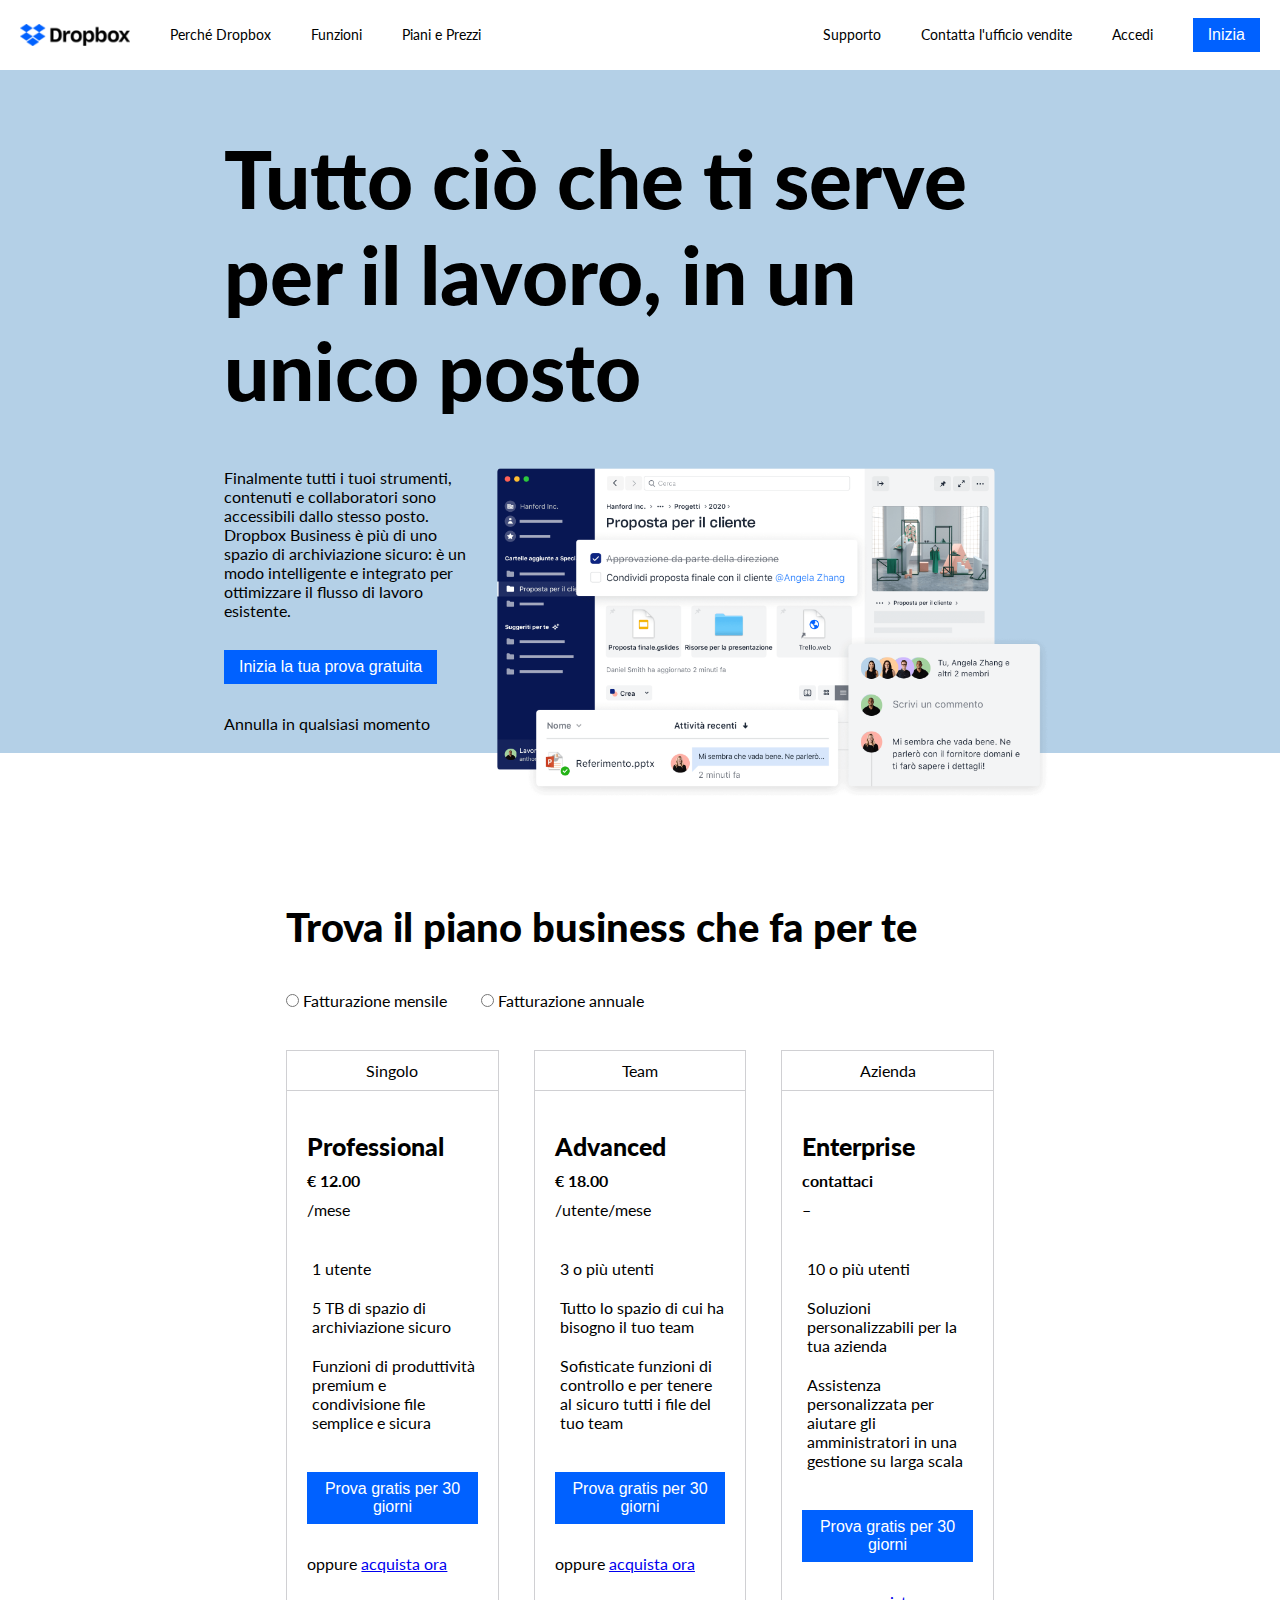
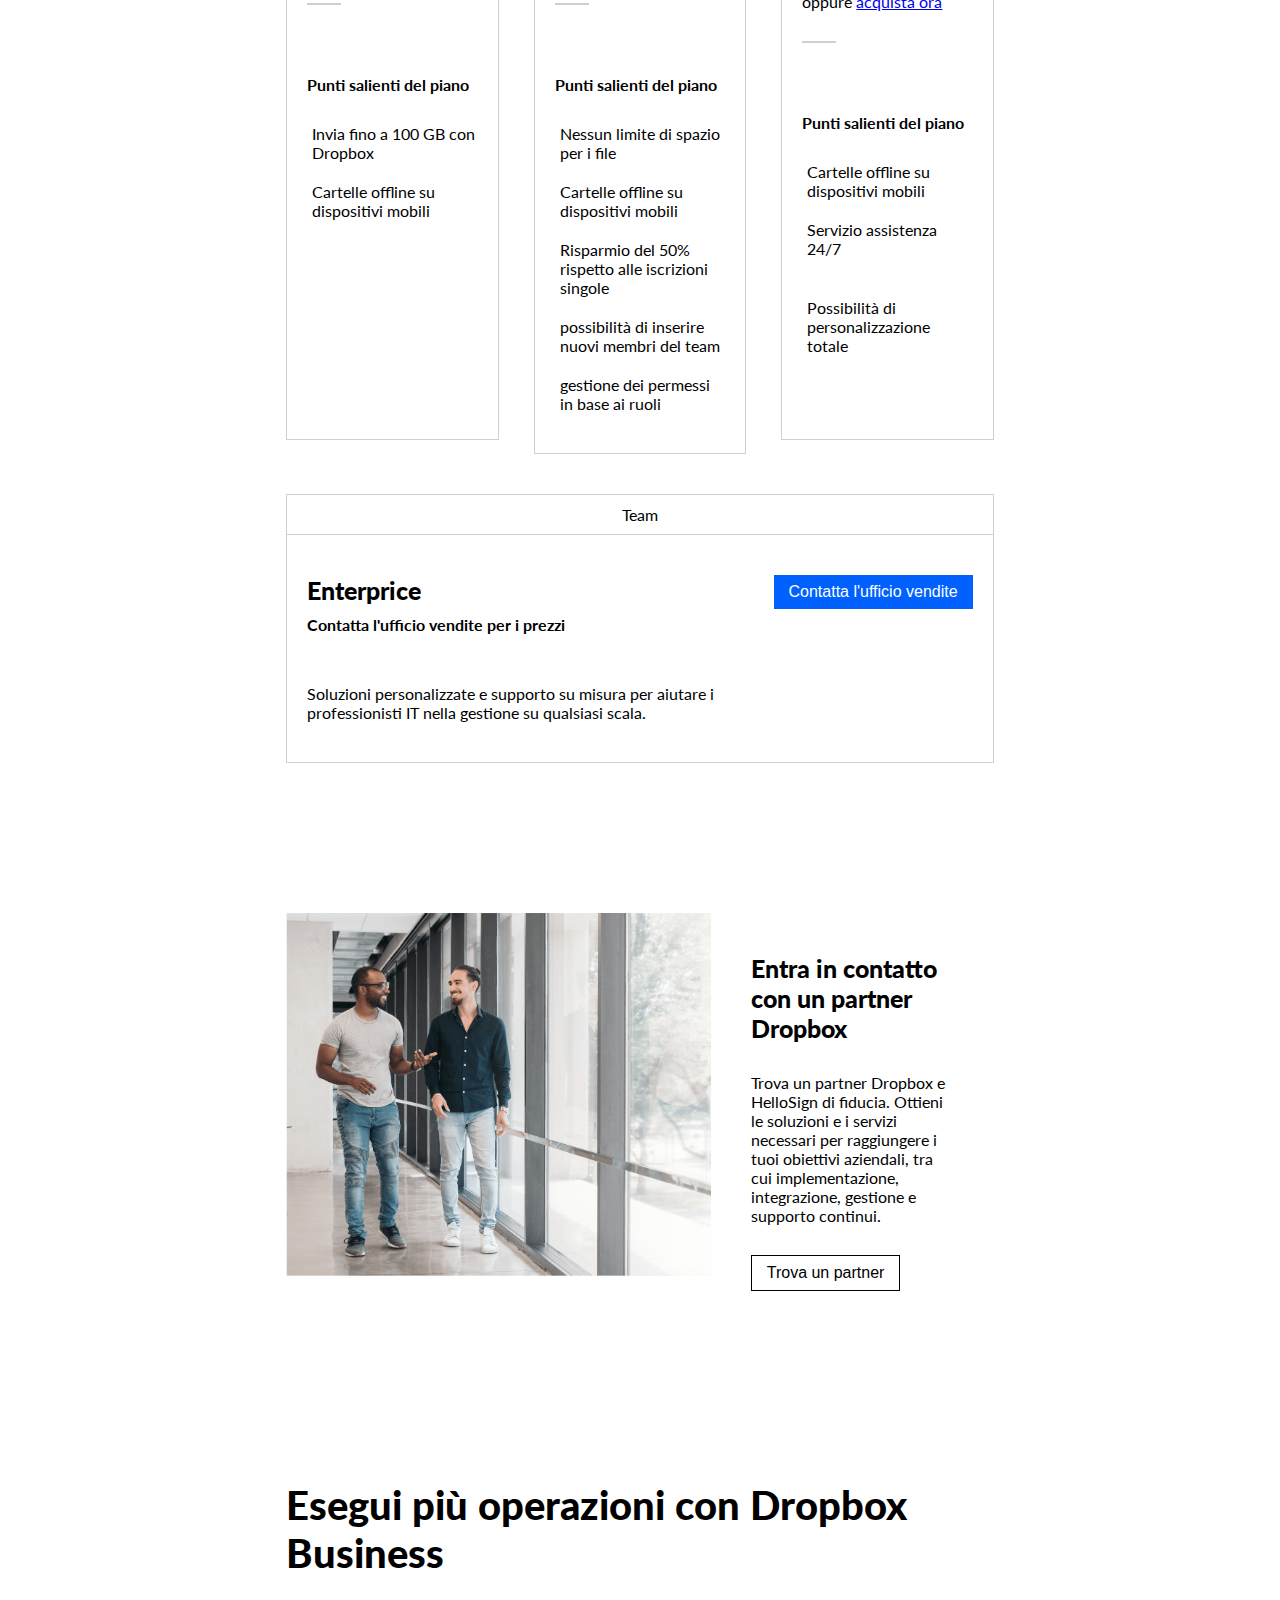
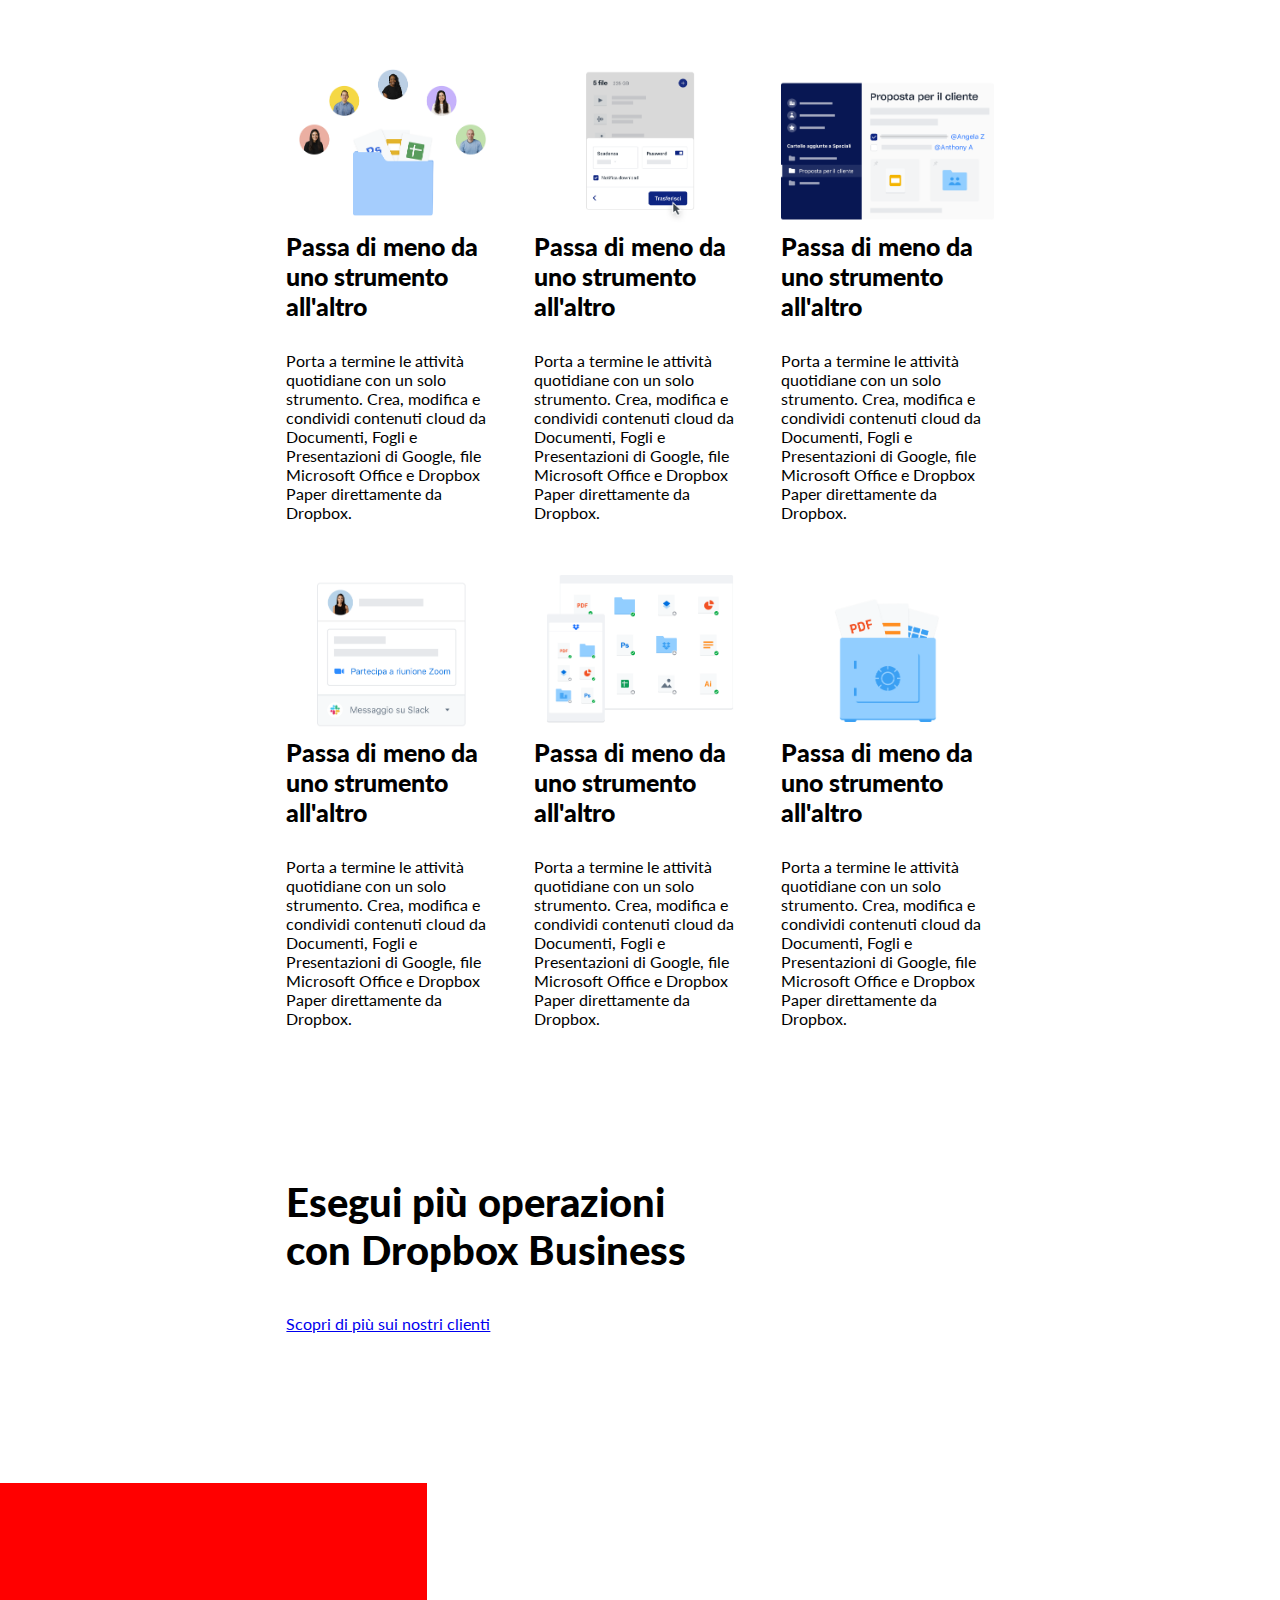
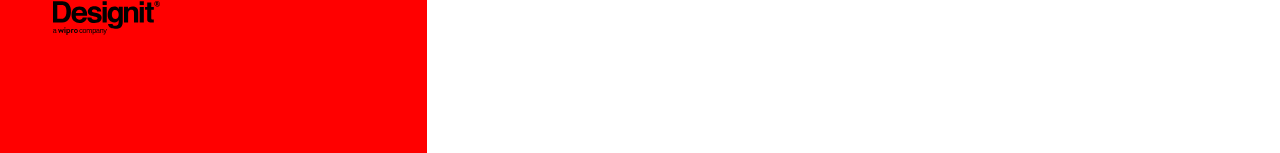
==== commit 80e970c3: "prova sezione full-width (non riesco a fare quadrati perfetti senza dare misure assolute" ====
--- a/index.html
+++ b/index.html
@@ -362,17 +362,29 @@
             <!-- Sezione tutto schermo -->
             <div class="row">
                 <div class="col-33">
-                    <div class="contenuto-brand">
-
+                    <div class="contenuto-brand-cards">
+                        <div class="row">
+                            <div class="col-50">
+                                <div class="contenuto-brand">
+                                    <img src="./img/designit.svg" alt="logo-designit">
+                                </div>
+                            </div>
+                            <div class="col-50">
+                                <div class="contenuto-brand">
+                                    <img src="" alt="">
+                                </div>
+                            </div>
+                        </div>
+                        
                     </div>
                 </div>
                 <div class="col-33">
-                    <div class="contenuto-brand">
+                    <div class="contenuto-brand-cards">
 
                     </div>
                 </div>
                 <div class="col-33">
-                    <div class="contenuto-brand">
+                    <div class="contenuto-brand-cards">
 
                     </div>
                 </div>
--- a/css/style.css
+++ b/css/style.css
@@ -287,3 +287,15 @@
     margin-top: 40px;
 }
 
+.contenuto-brand {
+    width: 100%;
+    height: 30vh;
+    background-color: red;
+    display: flex;
+    justify-content: center;
+}
+
+.contenuto-brand img {
+    width: 50%;
+}
+
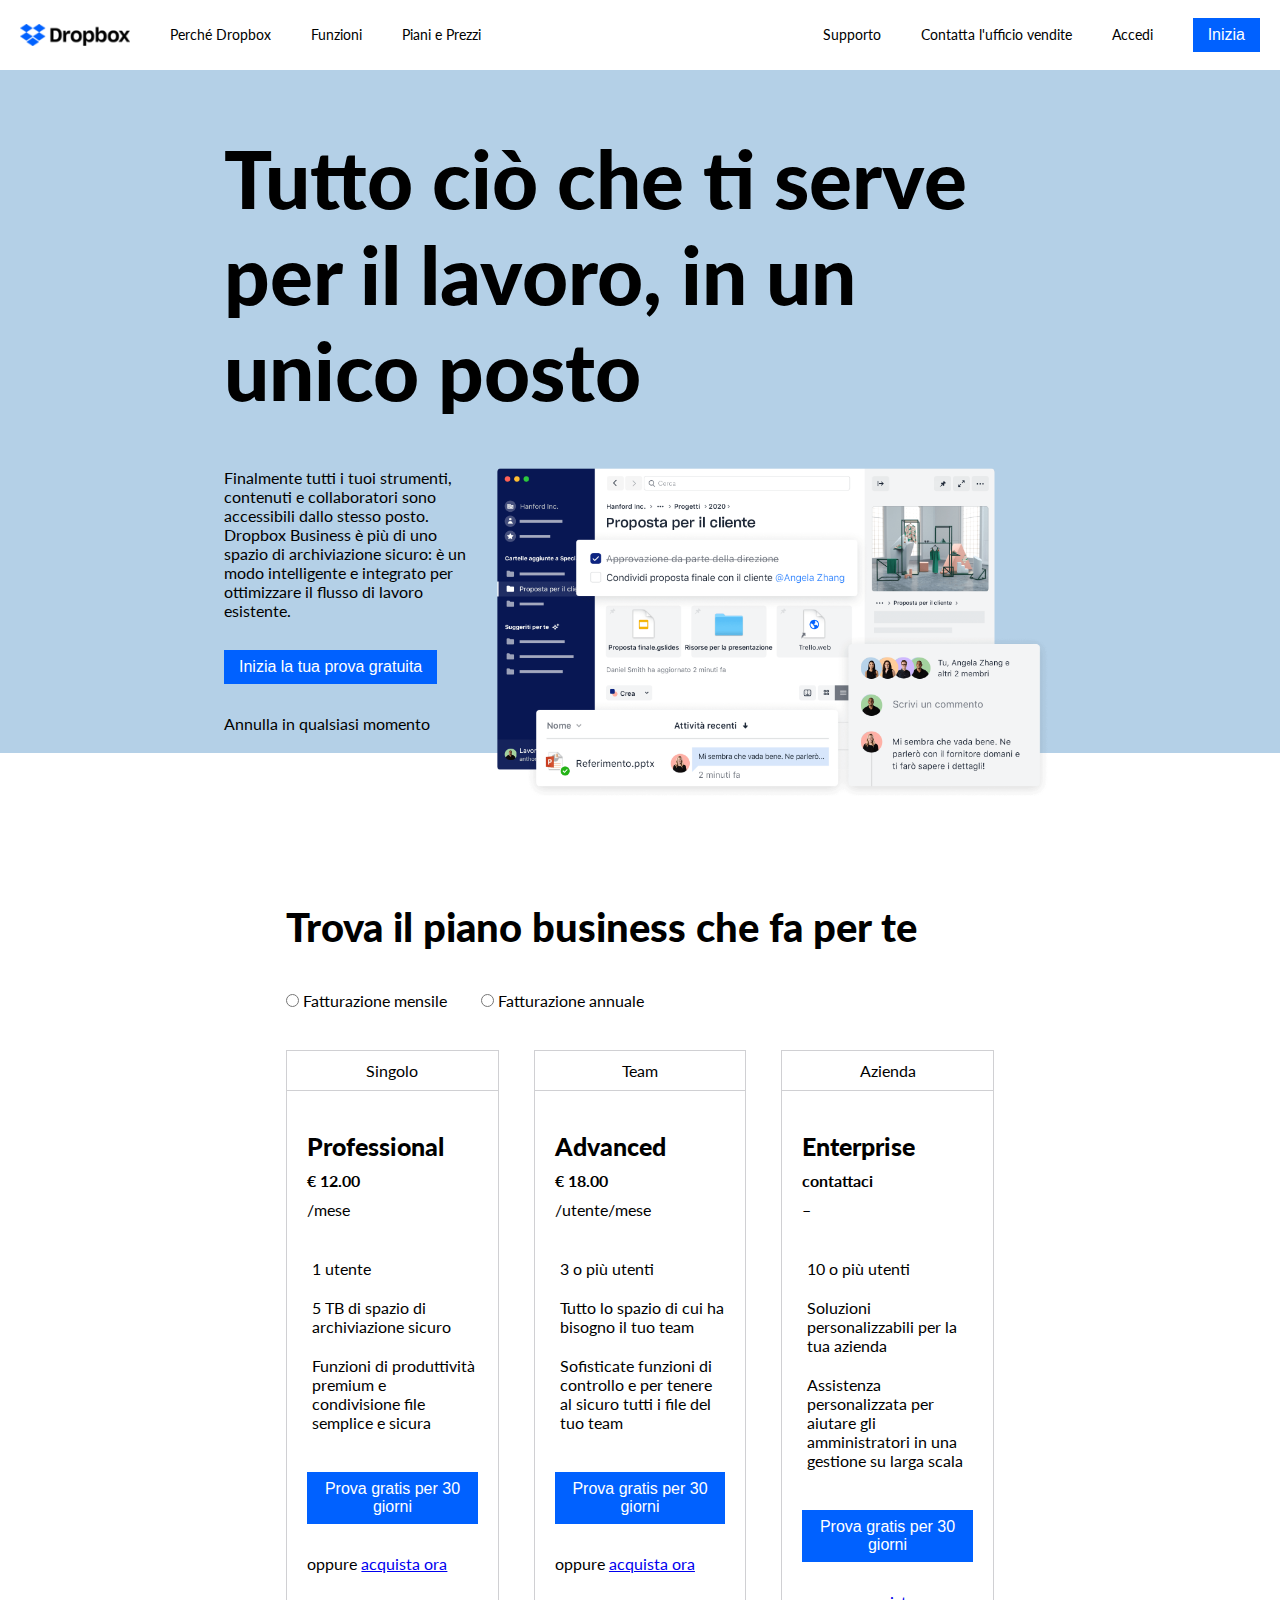
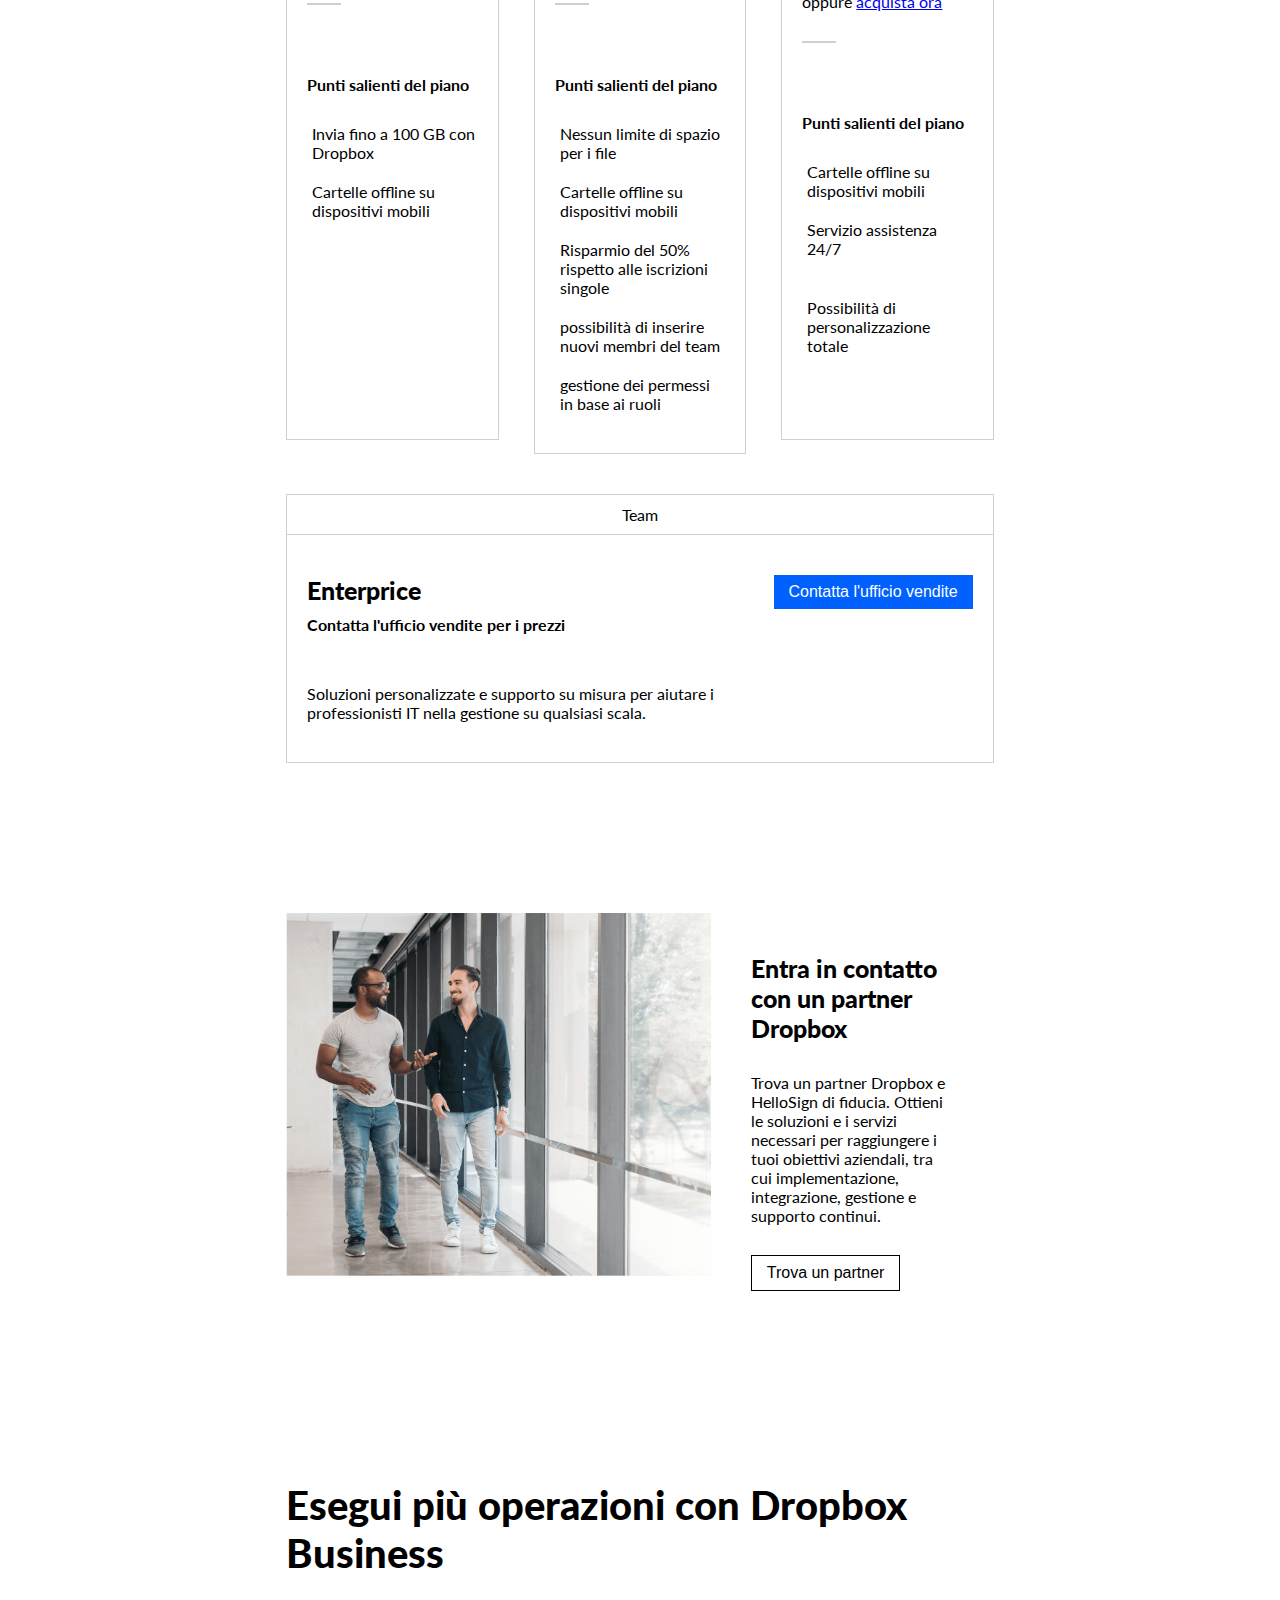
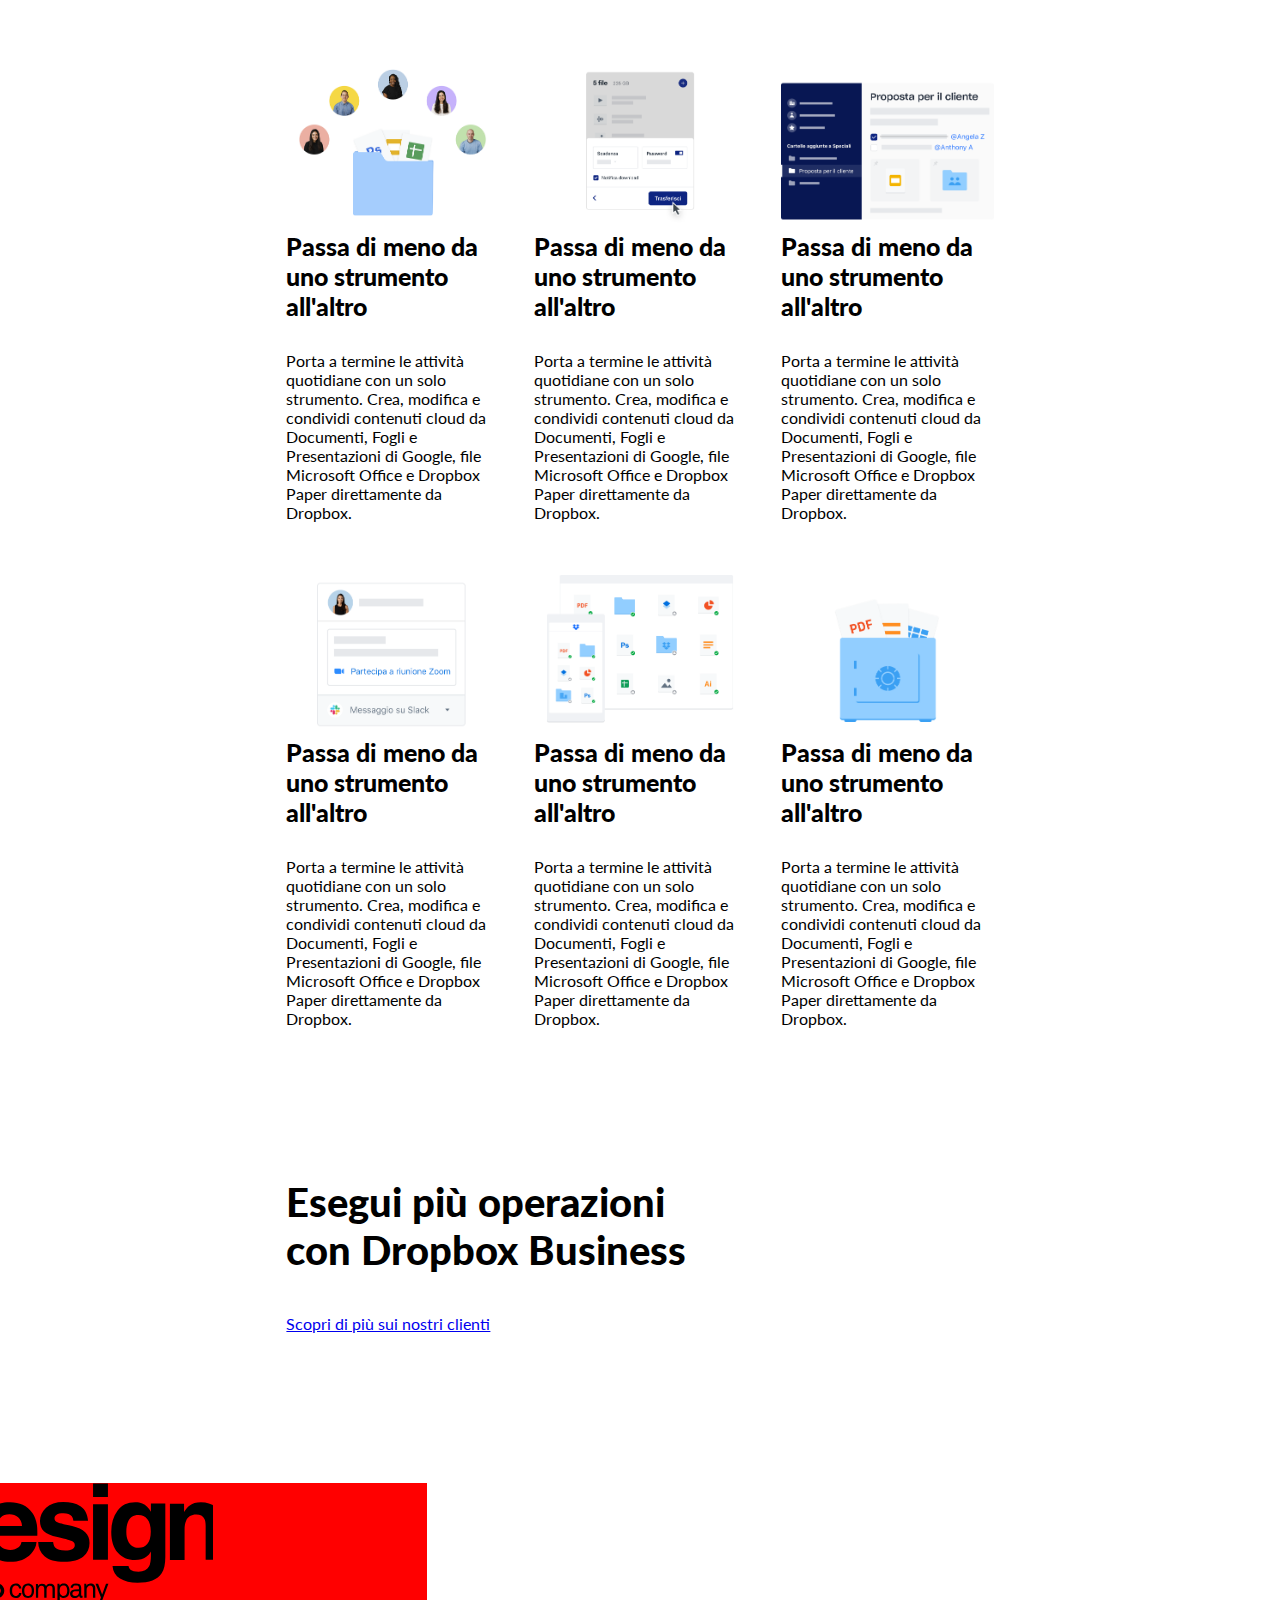
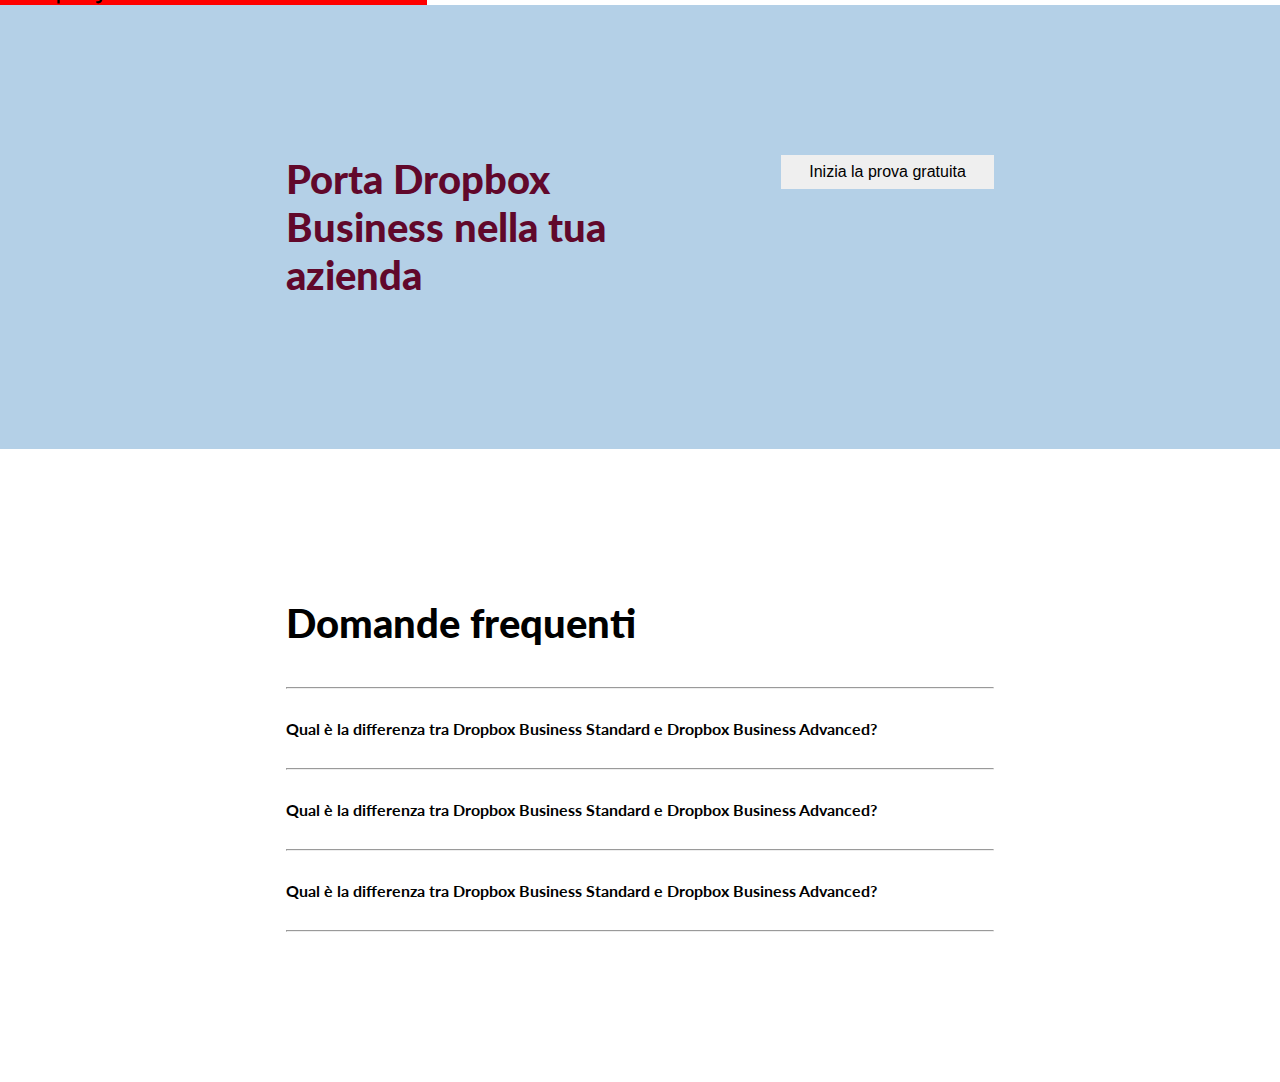
==== commit 08953b59: "Completamento main tranne sezione full-width - inizio footer" ====
--- a/index.html
+++ b/index.html
@@ -389,6 +389,52 @@
                     </div>
                 </div>
             </div>
+            <!-- Fine tutto schermo -->
+            <!-- Inizio container interno -->
+            <div class="celestino">
+                <div class="container">
+                    <div class="container-interno">
+                        <div class="row">
+                            <div class="col-100">
+                                <div class="contenuto-celestino margin-top-150 margin-bottom-150">
+                                    <h2>Porta Dropbox Business nella tua azienda</h2>
+                                    <span><button class="btn btn-white">Inizia la prova gratuita</button></span>
+                                </div>
+                            </div>
+                        </div>
+                    </div>
+                </div>
+            </div>
+            <!-- Inizio FAQs -->
+            <div class="section">
+                <div class="container">
+                    <div class="container-interno">
+                        <div class="row">
+                            <div class="col-100">
+                                <div class="contenuto-faq margin-top-150 margin-bottom-150">
+                                    <h2 class="padding-bottom-40">Domande frequenti</h2>
+                                    <hr>
+                                    <div class="faq">
+                                        <p><strong>Qual è la differenza tra Dropbox Business Standard e Dropbox Business Advanced?</strong></p>
+                                        <i class="fa-solid fa-angle-down"></i>
+                                    </div>
+                                    <hr>
+                                    <div class="faq">
+                                        <p><strong>Qual è la differenza tra Dropbox Business Standard e Dropbox Business Advanced?</strong></p>
+                                        <i class="fa-solid fa-angle-down"></i>
+                                    </div>
+                                    <hr>
+                                    <div class="faq">
+                                        <p><strong>Qual è la differenza tra Dropbox Business Standard e Dropbox Business Advanced?</strong></p>
+                                        <i class="fa-solid fa-angle-down"></i>
+                                    </div>
+                                    <hr>
+                                </div>
+                            </div>
+                        </div>
+                    </div>
+                </div>
+            </div>
         </main>
     </body>
 </html>--- a/css/style.css
+++ b/css/style.css
@@ -55,8 +55,7 @@
 }
 
 main {
-    margin-top: 70px;
-    position: absolute;
+    padding-top: 70px;
     width: 100%;
 }
 
@@ -116,6 +115,11 @@
 .btn-blue {
     color: #fff;
     background-color: #0061ff;
+}
+
+btn-white {
+    background-color: #fff;
+    color: #000;
 }
 
 .btn-border {
@@ -289,13 +293,44 @@
 
 .contenuto-brand {
     width: 100%;
-    height: 30vh;
+    height: 100%;
     background-color: red;
     display: flex;
     justify-content: center;
 }
 
 .contenuto-brand img {
-    width: 50%;
-}
-
+    width: 30vw;
+    
+    
+}
+
+.celestino {
+    background-color: #b4d0e7;
+}
+
+.contenuto-celestino {
+    display: flex;
+    justify-content: space-between;
+}
+
+
+.contenuto-celestino h2 {
+    width: 60%;
+    color: #61082b;
+}
+
+.contenuto-celestino span {
+    width: 30%;
+} 
+
+.contenuto-celestino .btn {
+    width: 100%;
+}
+
+.faq {
+    display: flex;
+    justify-content: space-between;
+    padding: 30px 30px 30px 0;
+}
+
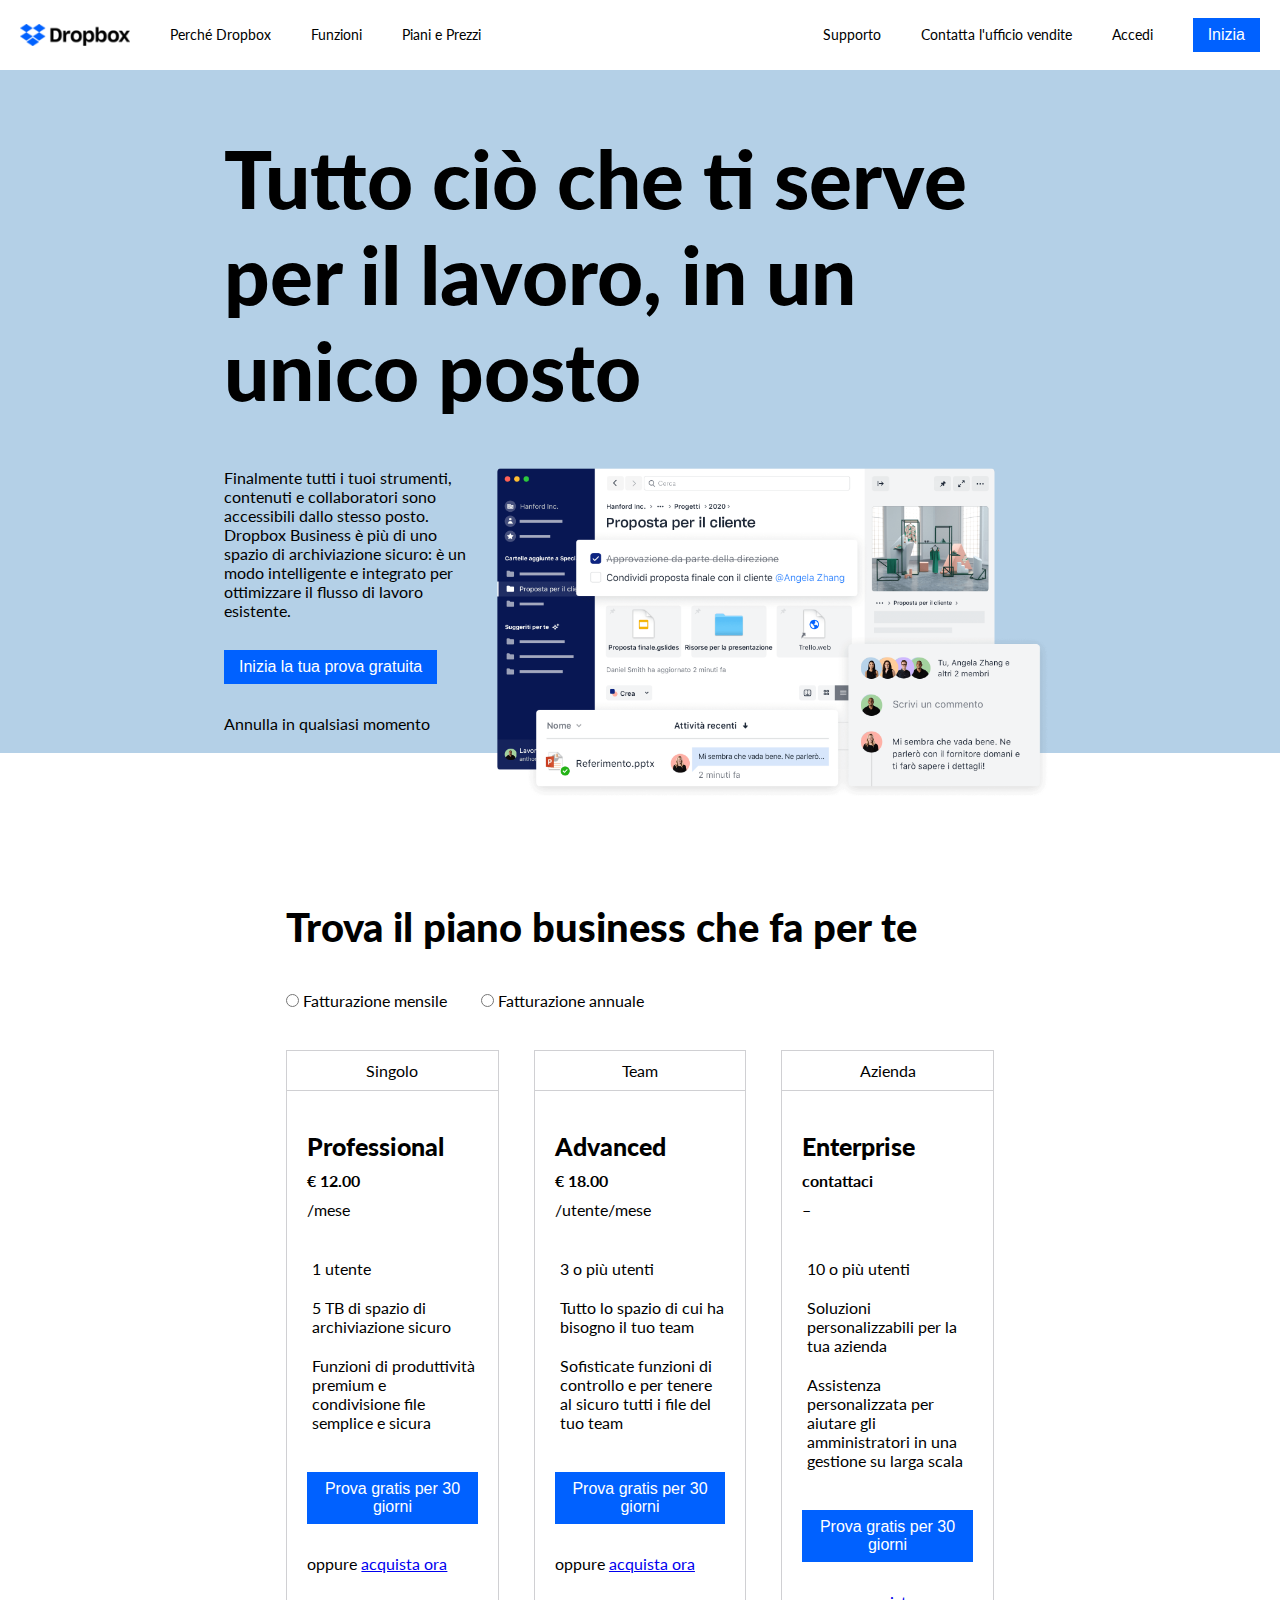
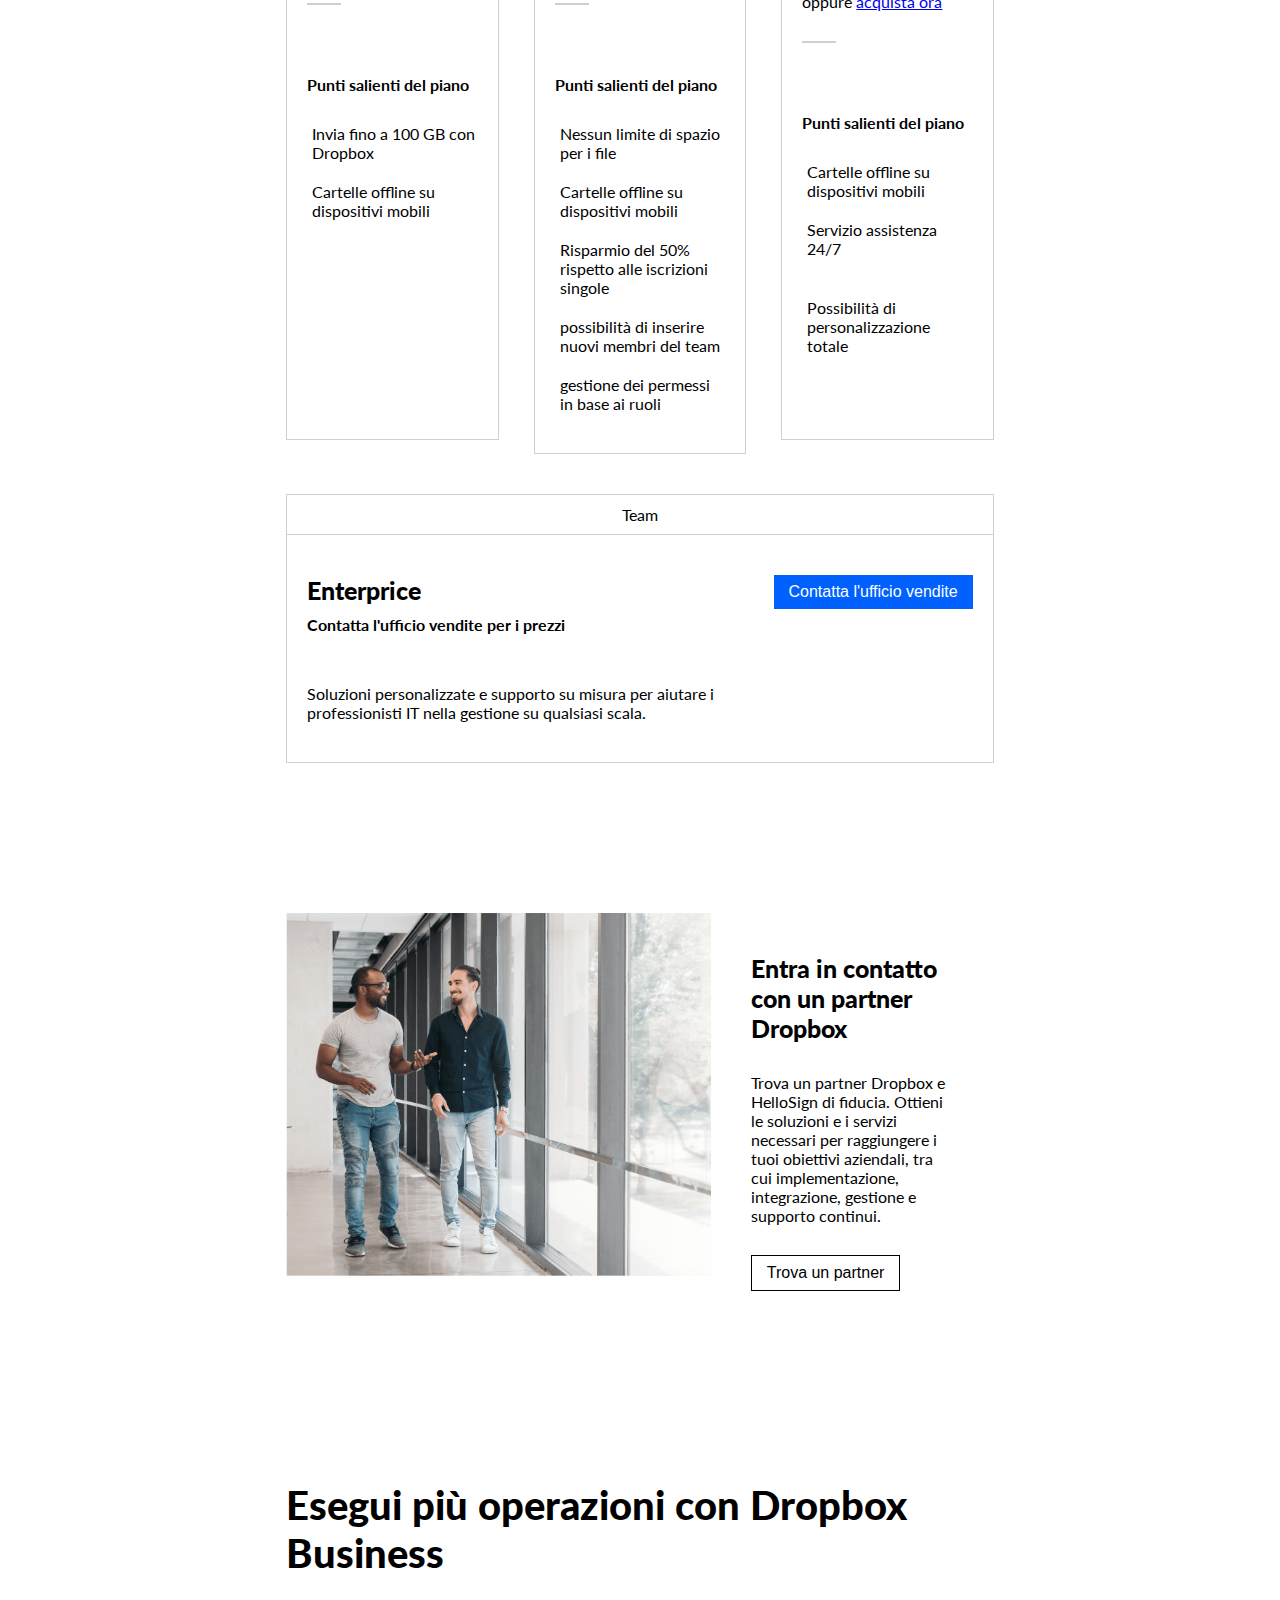
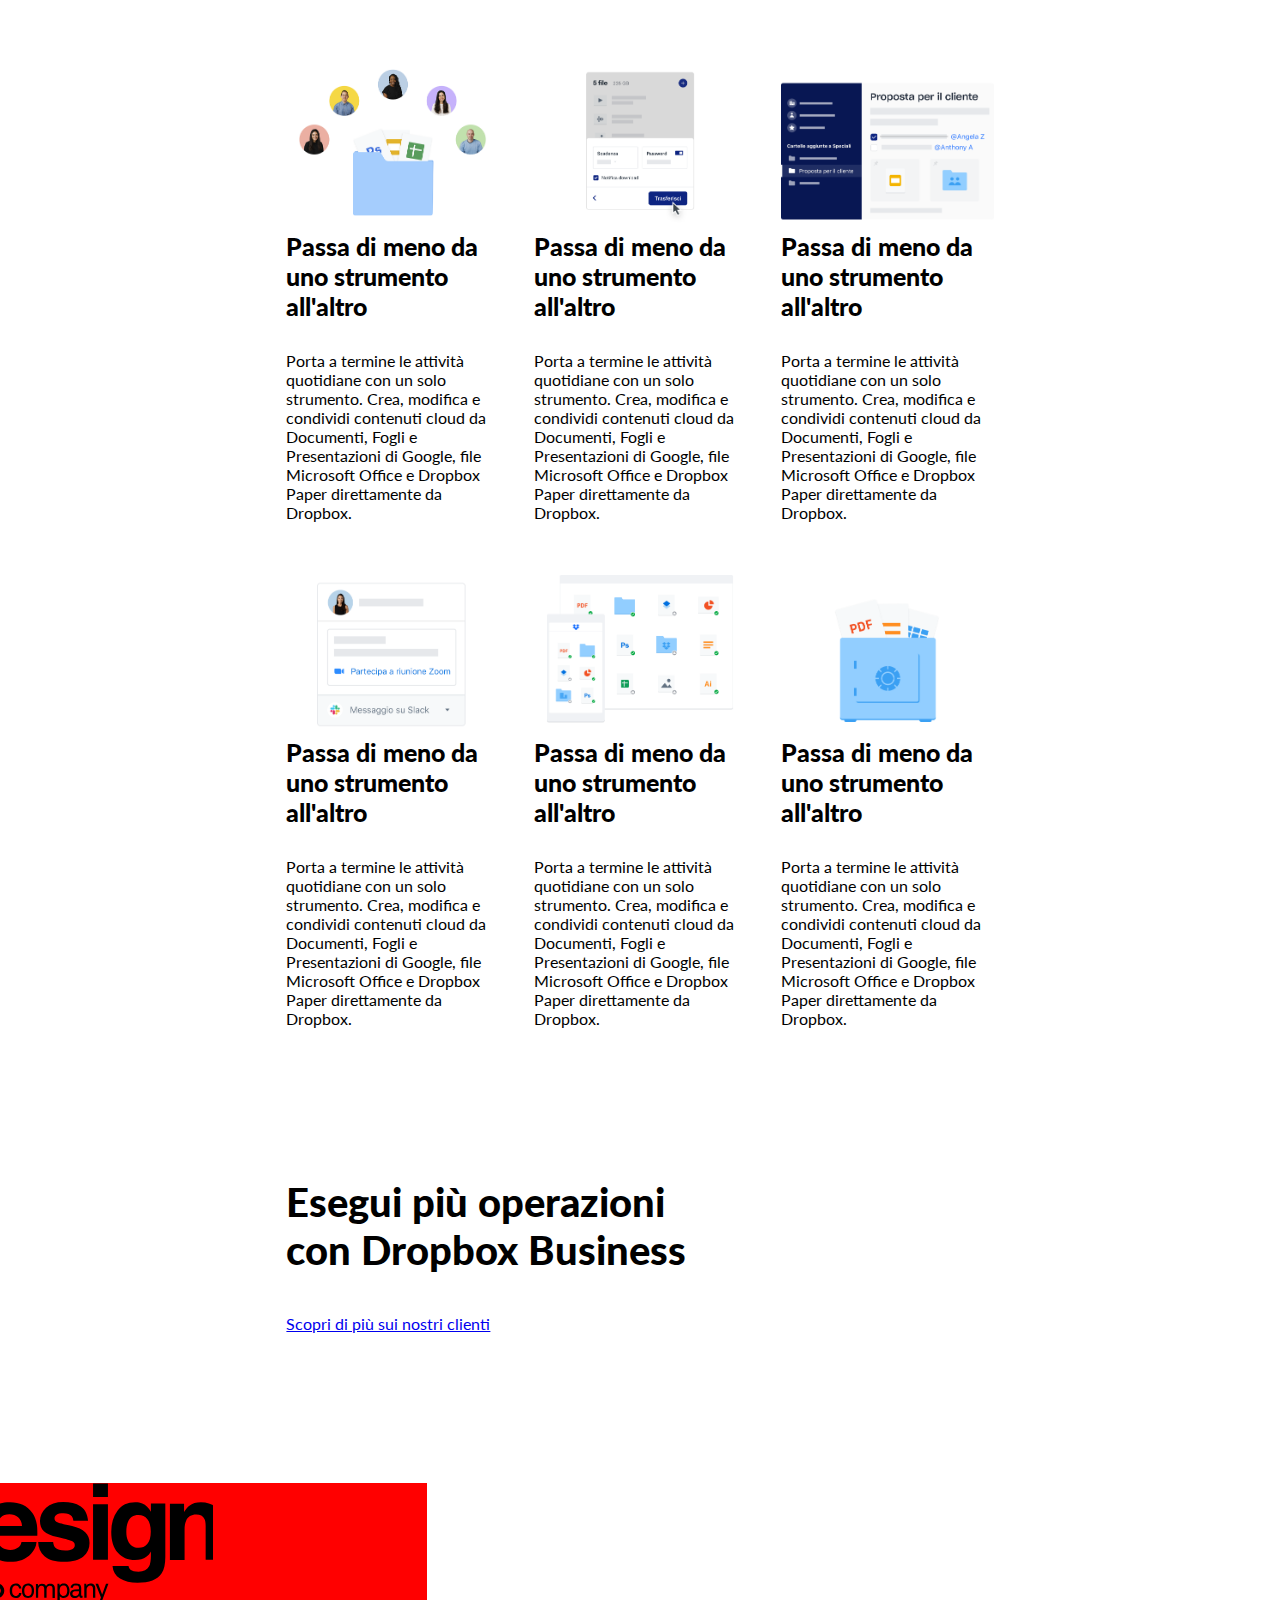
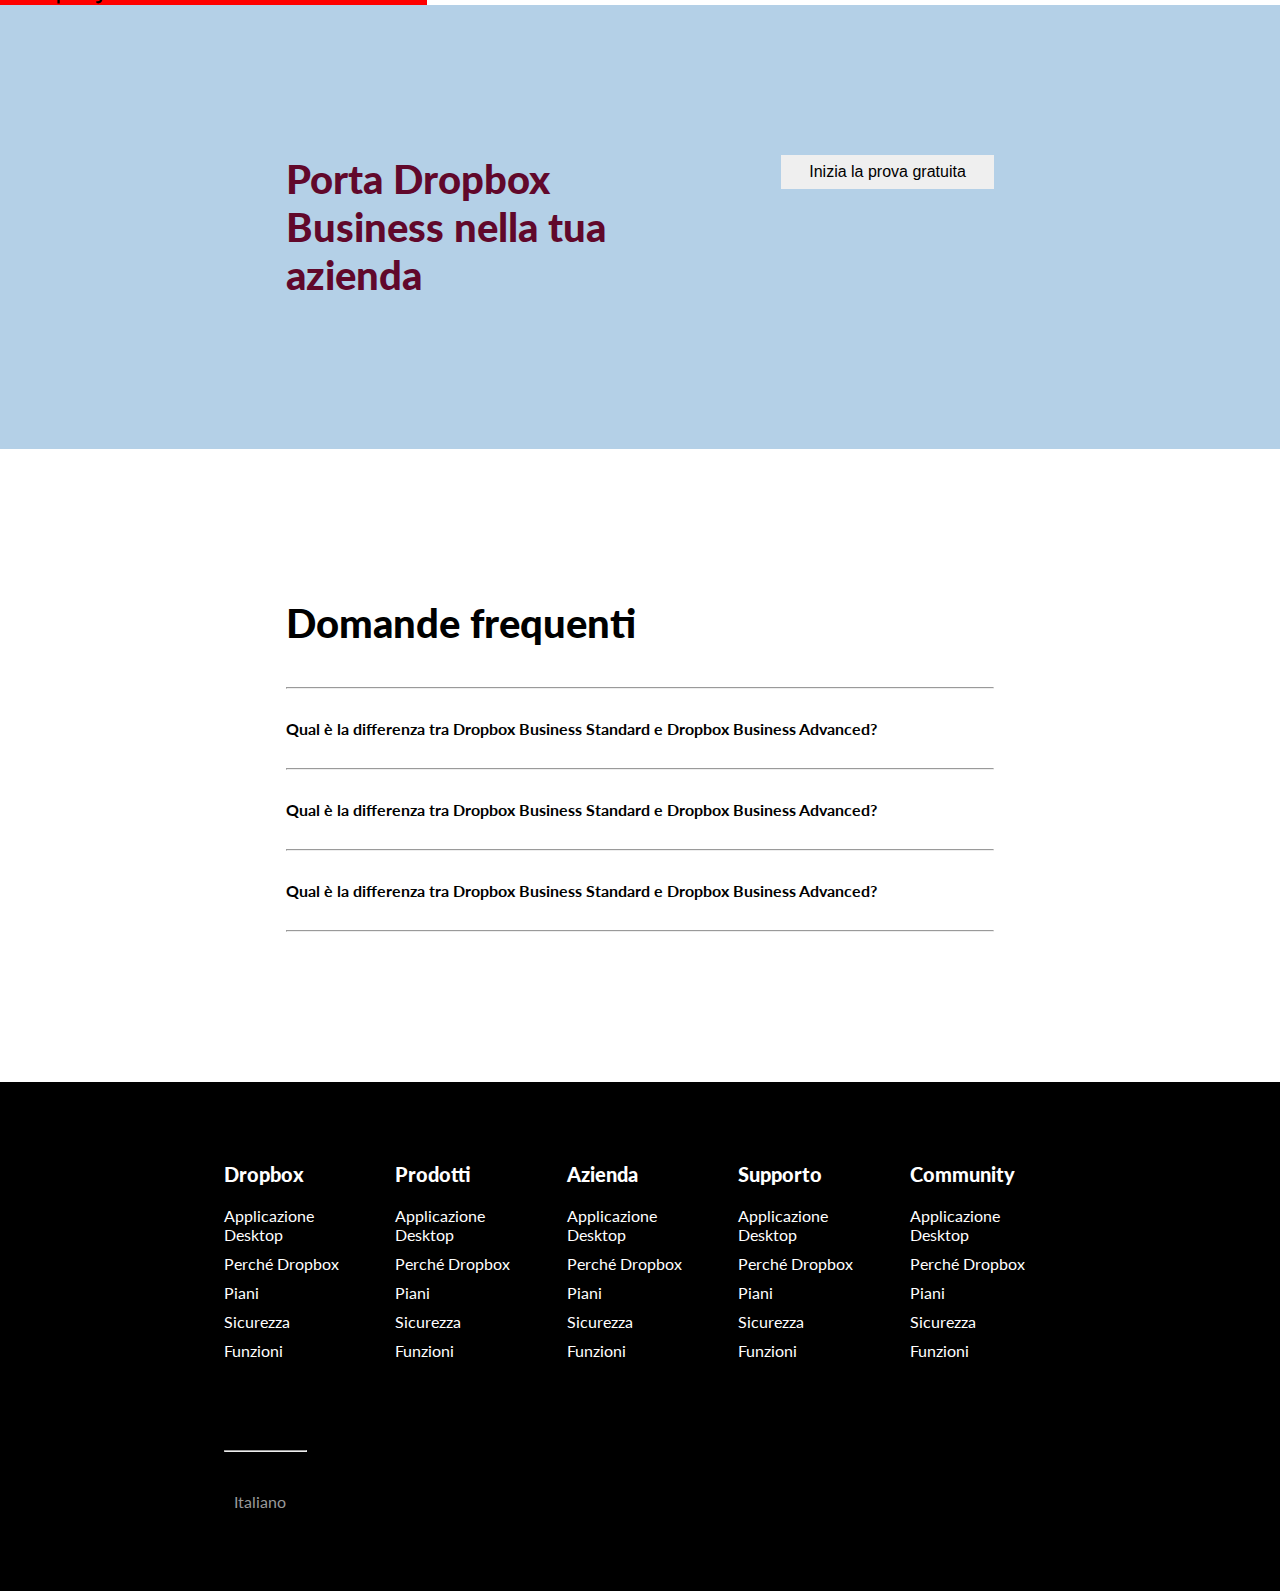
==== commit 3765a72c: "stilizzazione footer e fine esercizio - ANCORA NO SEZIONE FULL-WIDTH *maledetti quadrati*" ====
--- a/index.html
+++ b/index.html
@@ -436,5 +436,84 @@
                 </div>
             </div>
         </main>
+        <!-- Inizio footer -->
+        <footer>
+            <div class="container">
+                <div class="row ">
+                    <div class="col-footer">
+                        <nav class="contenuto-navigazione">
+                            <h4 class="padding-bottom-20">Dropbox</h4>
+                            <ul>
+                                <li>Applicazione Desktop</li>
+                                <li>Perché Dropbox</li>
+                                <li>Piani</li>
+                                <li>Sicurezza</li>
+                                <li>Funzioni</li>
+                            </ul>
+                        </nav>
+                    </div>
+                    <div class="col-footer">
+                        <nav class="contenuto-navigazione">
+                            <h4 class="padding-bottom-20">Prodotti</h4>
+                            <ul>
+                                <li>Applicazione Desktop</li>
+                                <li>Perché Dropbox</li>
+                                <li>Piani</li>
+                                <li>Sicurezza</li>
+                                <li>Funzioni</li>
+                            </ul>
+                        </nav>
+                    </div>
+                    <div class="col-footer">
+                        <nav class="contenuto-navigazione">
+                            <h4 class="padding-bottom-20">Azienda</h4>
+                            <ul>
+                                <li>Applicazione Desktop</li>
+                                <li>Perché Dropbox</li>
+                                <li>Piani</li>
+                                <li>Sicurezza</li>
+                                <li>Funzioni</li>
+                            </ul>
+                        </nav>
+                    </div>
+                    <div class="col-footer">
+                        <nav class="contenuto-navigazione">
+                            <h4 class="padding-bottom-20">Supporto</h4>
+                            <ul>
+                                <li>Applicazione Desktop</li>
+                                <li>Perché Dropbox</li>
+                                <li>Piani</li>
+                                <li>Sicurezza</li>
+                                <li>Funzioni</li>
+                            </ul>
+                        </nav>
+                    </div>
+                    <div class="col-footer">
+                        <nav class="contenuto-navigazione">
+                            <h4 class="padding-bottom-20">Community</h4>
+                            <ul>
+                                <li>Applicazione Desktop</li>
+                                <li>Perché Dropbox</li>
+                                <li>Piani</li>
+                                <li>Sicurezza</li>
+                                <li>Funzioni</li>
+                            </ul>
+                        </nav>
+                    </div>
+                </div>
+                <div class="row">
+                    <div class="col-100">
+                        <div class="contenuto-copyright padding-bottom-40">
+                            <hr>
+                            <div class="translator">
+                                <i class="fa-solid fa-earth-americas"></i>
+                                <p>Italiano</p>
+                                <i class="fa-solid fa-caret-up"></i>
+                            </div>
+                        </div>
+                    </div>
+                </div>
+            </div>
+        </footer>
     </body>
 </html>--- a/css/style.css
+++ b/css/style.css
@@ -23,6 +23,11 @@
     font-weight: 900; 
 }
 
+h4 {
+    font-size: 20px;
+    font-weight: 900;
+}
+
 p {
     font-size: 16px;
 }
@@ -59,6 +64,11 @@
     width: 100%;
 }
 
+footer {
+    background: #000;
+    color: #fff;
+}
+
 .row {
     width: 100%;
     display: flex;
@@ -96,6 +106,10 @@
 
 .col-100 {
     width: 100%;
+}
+
+.col-footer {
+    width: calc(100% / 5 - 20px);
 }
 
 .min-height-950 {
@@ -176,6 +190,10 @@
 
 .padding-bottom-30 {
     padding-bottom: 30px;
+}
+
+.padding-bottom-20 {
+    padding-bottom: 20px;
 }
 
 /* Header */
@@ -334,3 +352,33 @@
     padding: 30px 30px 30px 0;
 }
 
+.contenuto-navigazione {
+    padding: 80px 0;
+}
+
+footer ul {
+    list-style-type: none;
+}
+
+footer li {
+    padding-bottom: 10px;
+}
+
+footer hr {
+    width: 10%;
+}
+
+.translator {
+    display: flex;
+    align-items: center;
+    padding: 40px 0;
+    color: #999999;
+}
+
+.translator p {
+    padding: 0 10px;
+}
+
+.translator i {
+    font-size: 12px;
+}
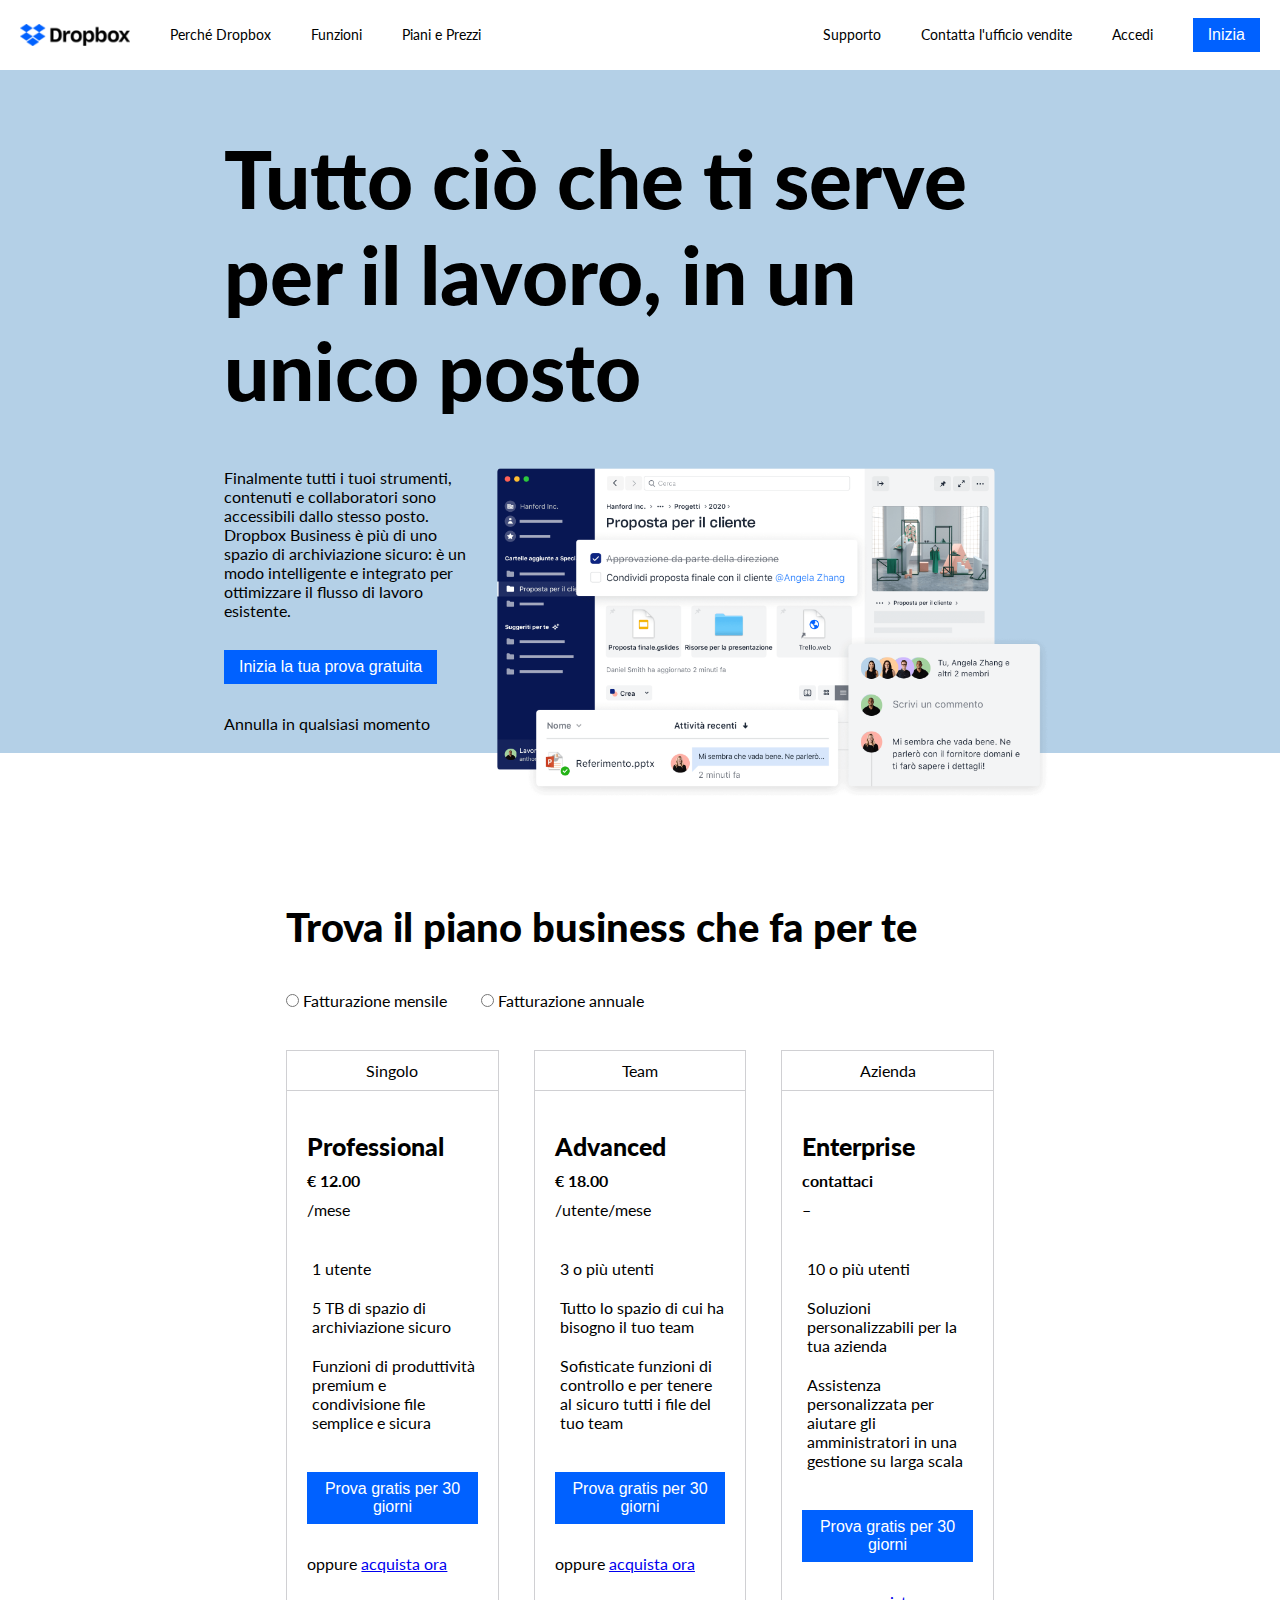
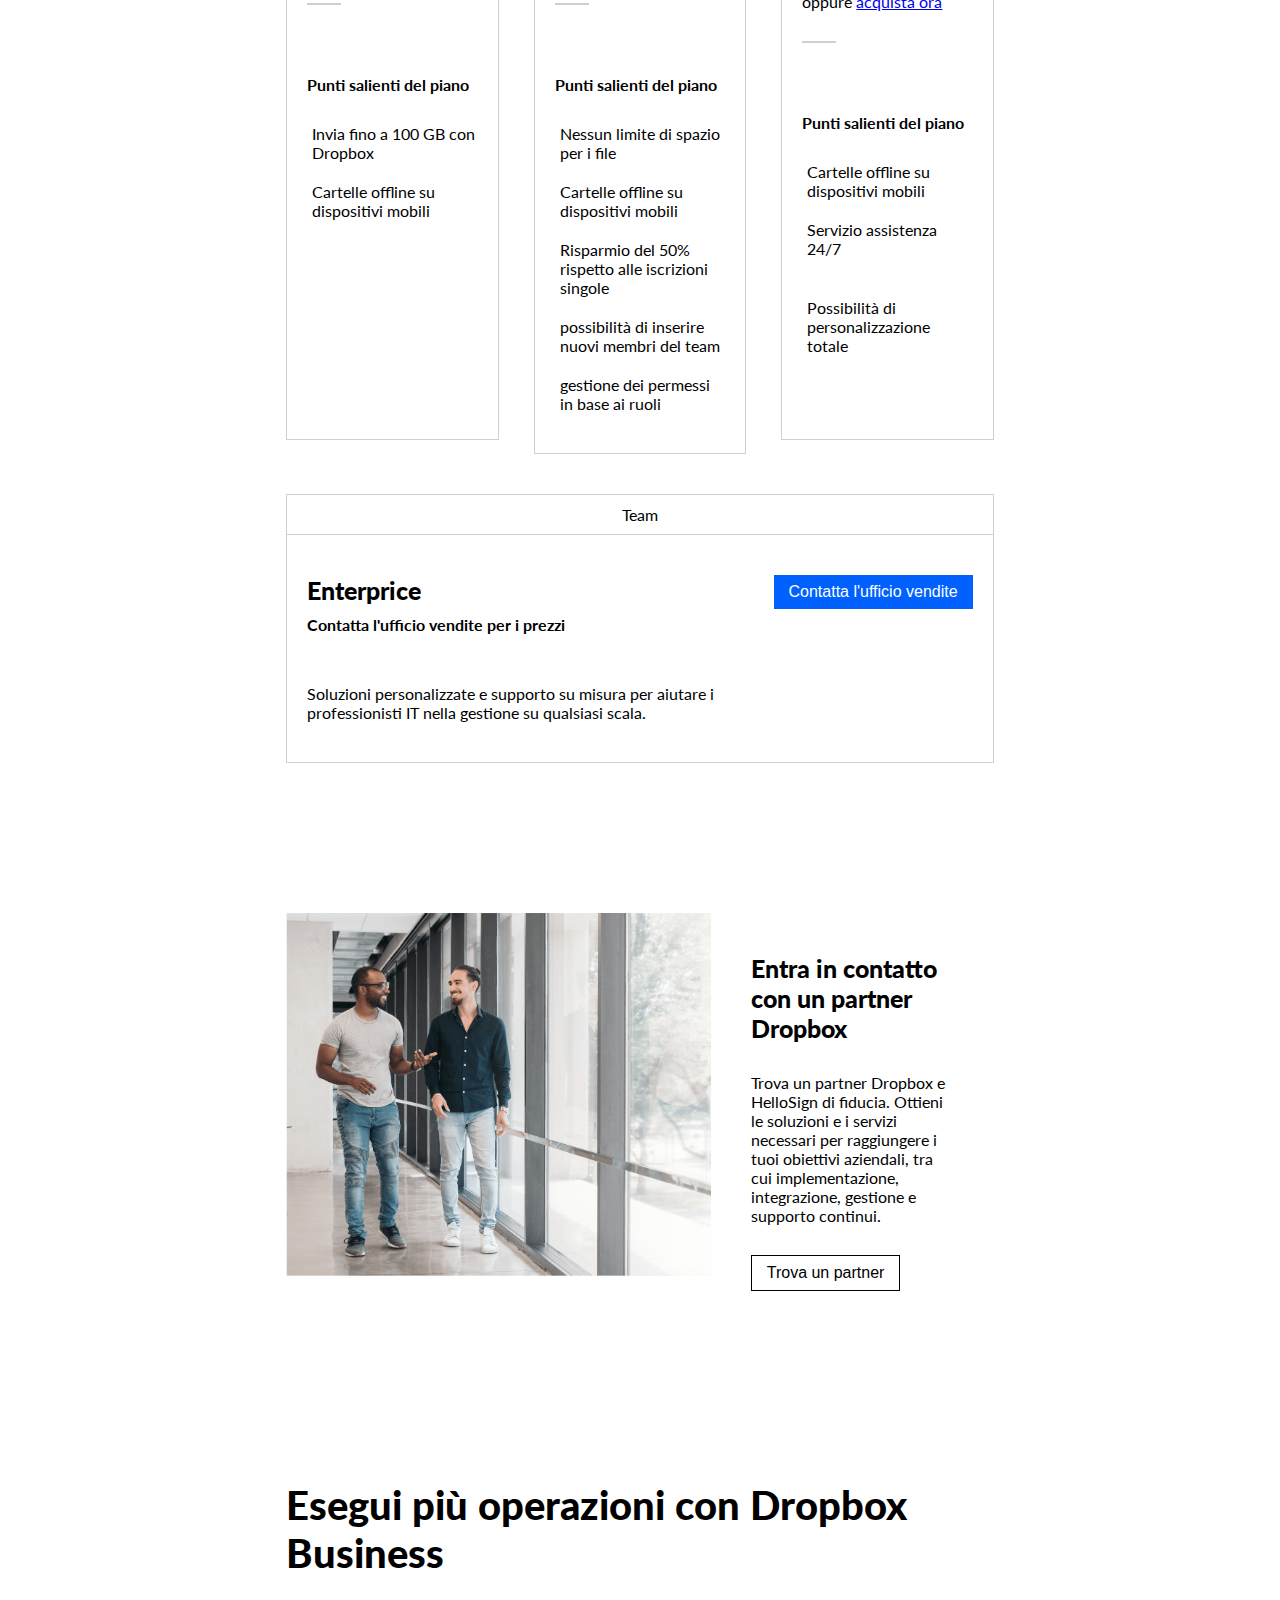
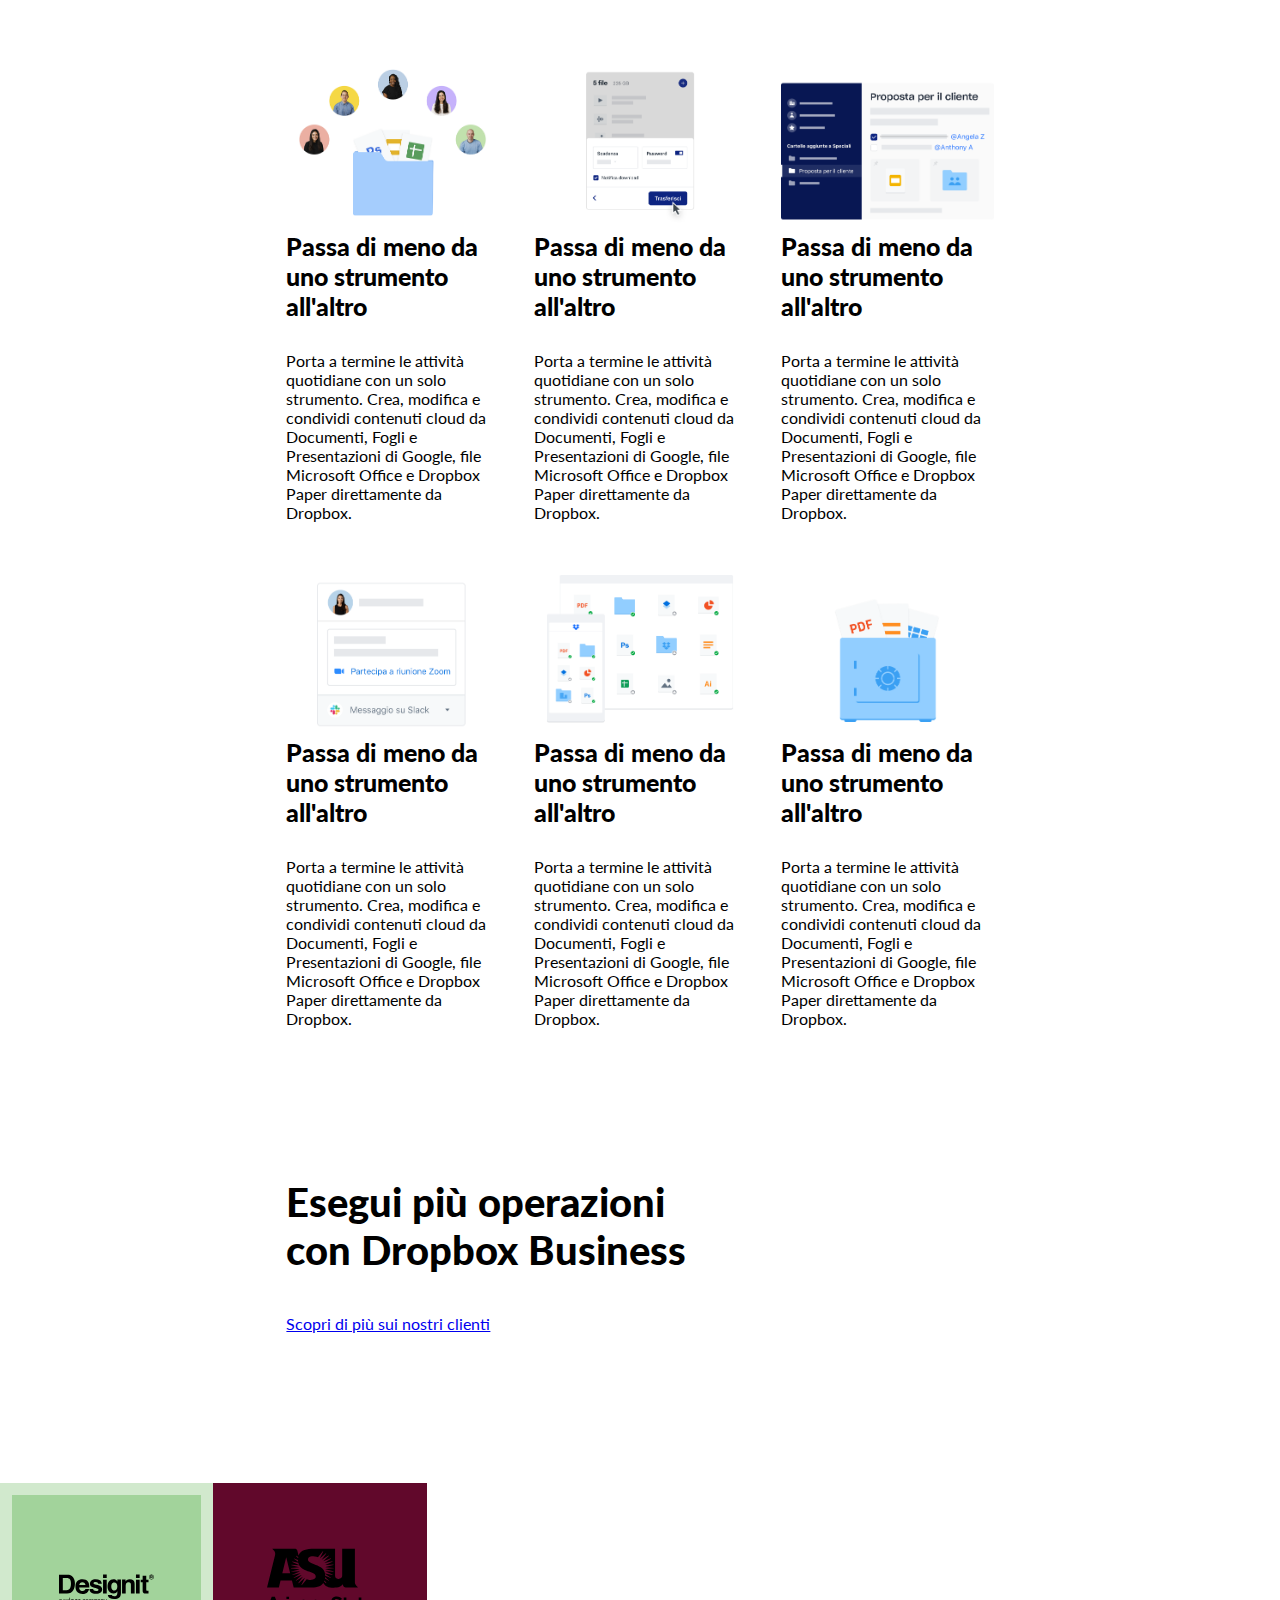
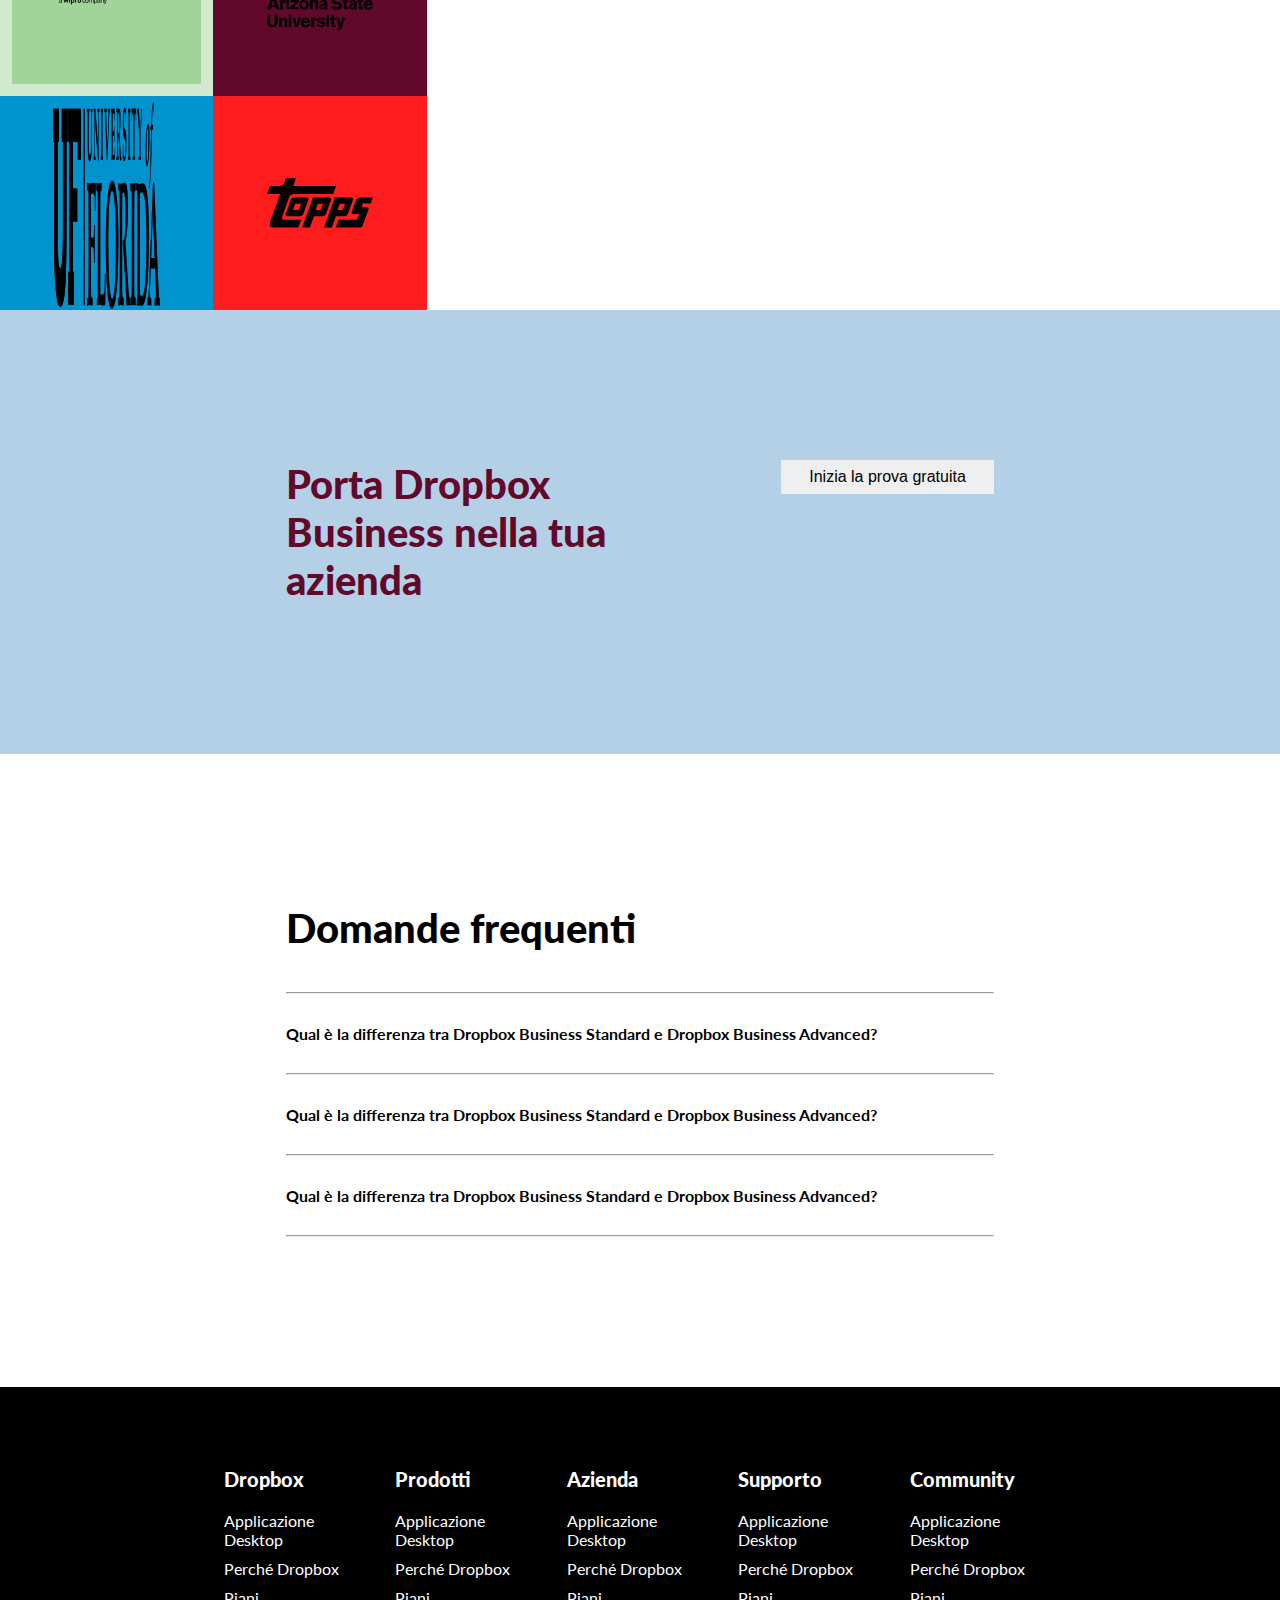
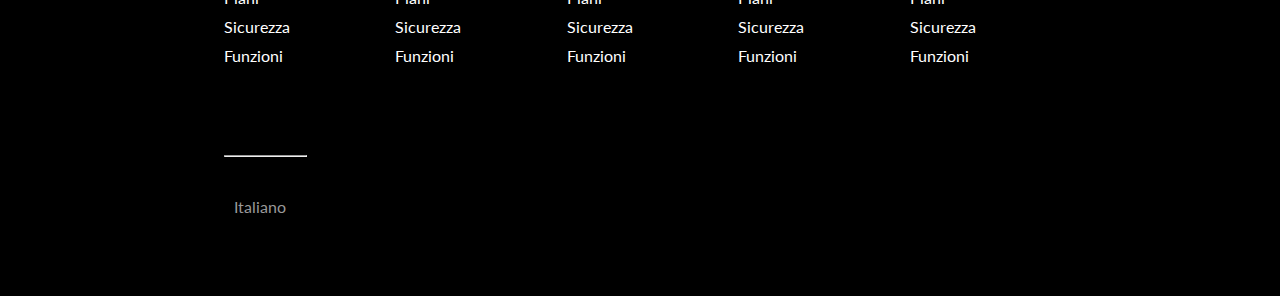
==== commit 99a23122: "Revisione Fabrizio - sezione full-width" ====
--- a/index.html
+++ b/index.html
@@ -363,18 +363,29 @@
             <div class="row">
                 <div class="col-33">
                     <div class="contenuto-brand-cards">
-                        <div class="row">
-                            <div class="col-50">
-                                <div class="contenuto-brand">
+                        <div class="row height-100">
+                            <div class="col-50 height-50">
+                                <div class="contenuto-brand designth">
                                     <img src="./img/designit.svg" alt="logo-designit">
                                 </div>
                             </div>
-                            <div class="col-50">
-                                <div class="contenuto-brand">
-                                    <img src="" alt="">
-                                </div>
-                            </div>
-                        </div>
+                            <div class="col-50 height-50">
+                                <div class="contenuto-brand asu">
+                                    <img src="./img/arizona_state_university.svg" alt="logo-asu">
+                                </div>
+                            </div>
+                            <div class="col-50 height-50">
+                                <div class="contenuto-brand uf">
+                                    <img src="./img/university_of_florida.svg" alt="logo-university-of-florida">
+                                </div>
+                            </div>
+                            <div class="col-50 height-50">
+                                <div class="contenuto-brand topps">
+                                    <img src="./img/topps.svg" alt="logo-topps">
+                                </div>
+                            </div>
+                        </div>
+                        
                         
                     </div>
                 </div>
--- a/css/style.css
+++ b/css/style.css
@@ -86,6 +86,7 @@
 
 .col-33 {
     width: calc(100% / 3);
+    height: calc(100vw /3);
 }
 
 .col-40 {
@@ -309,6 +310,19 @@
     margin-top: 40px;
 }
 
+.height-50 {
+    height: 50%;
+}
+
+.contenuto-brand-cards {
+    height: 100%;
+}
+
+.height-100 {
+    height: 100%;
+    flex-wrap: wrap;
+}
+
 .contenuto-brand {
     width: 100%;
     height: 100%;
@@ -318,9 +332,24 @@
 }
 
 .contenuto-brand img {
-    width: 30vw;
-    
-    
+    width: 50%;   
+}
+
+.designth {
+    background-color: #a2d39b;
+    border: 1vw solid #d1e9cd;
+}
+
+.asu {
+    background-color: #61082b;
+}
+
+.uf {
+    background-color: #0093ce;
+}
+
+.topps {
+    background-color: #ff1c1c;
 }
 
 .celestino {
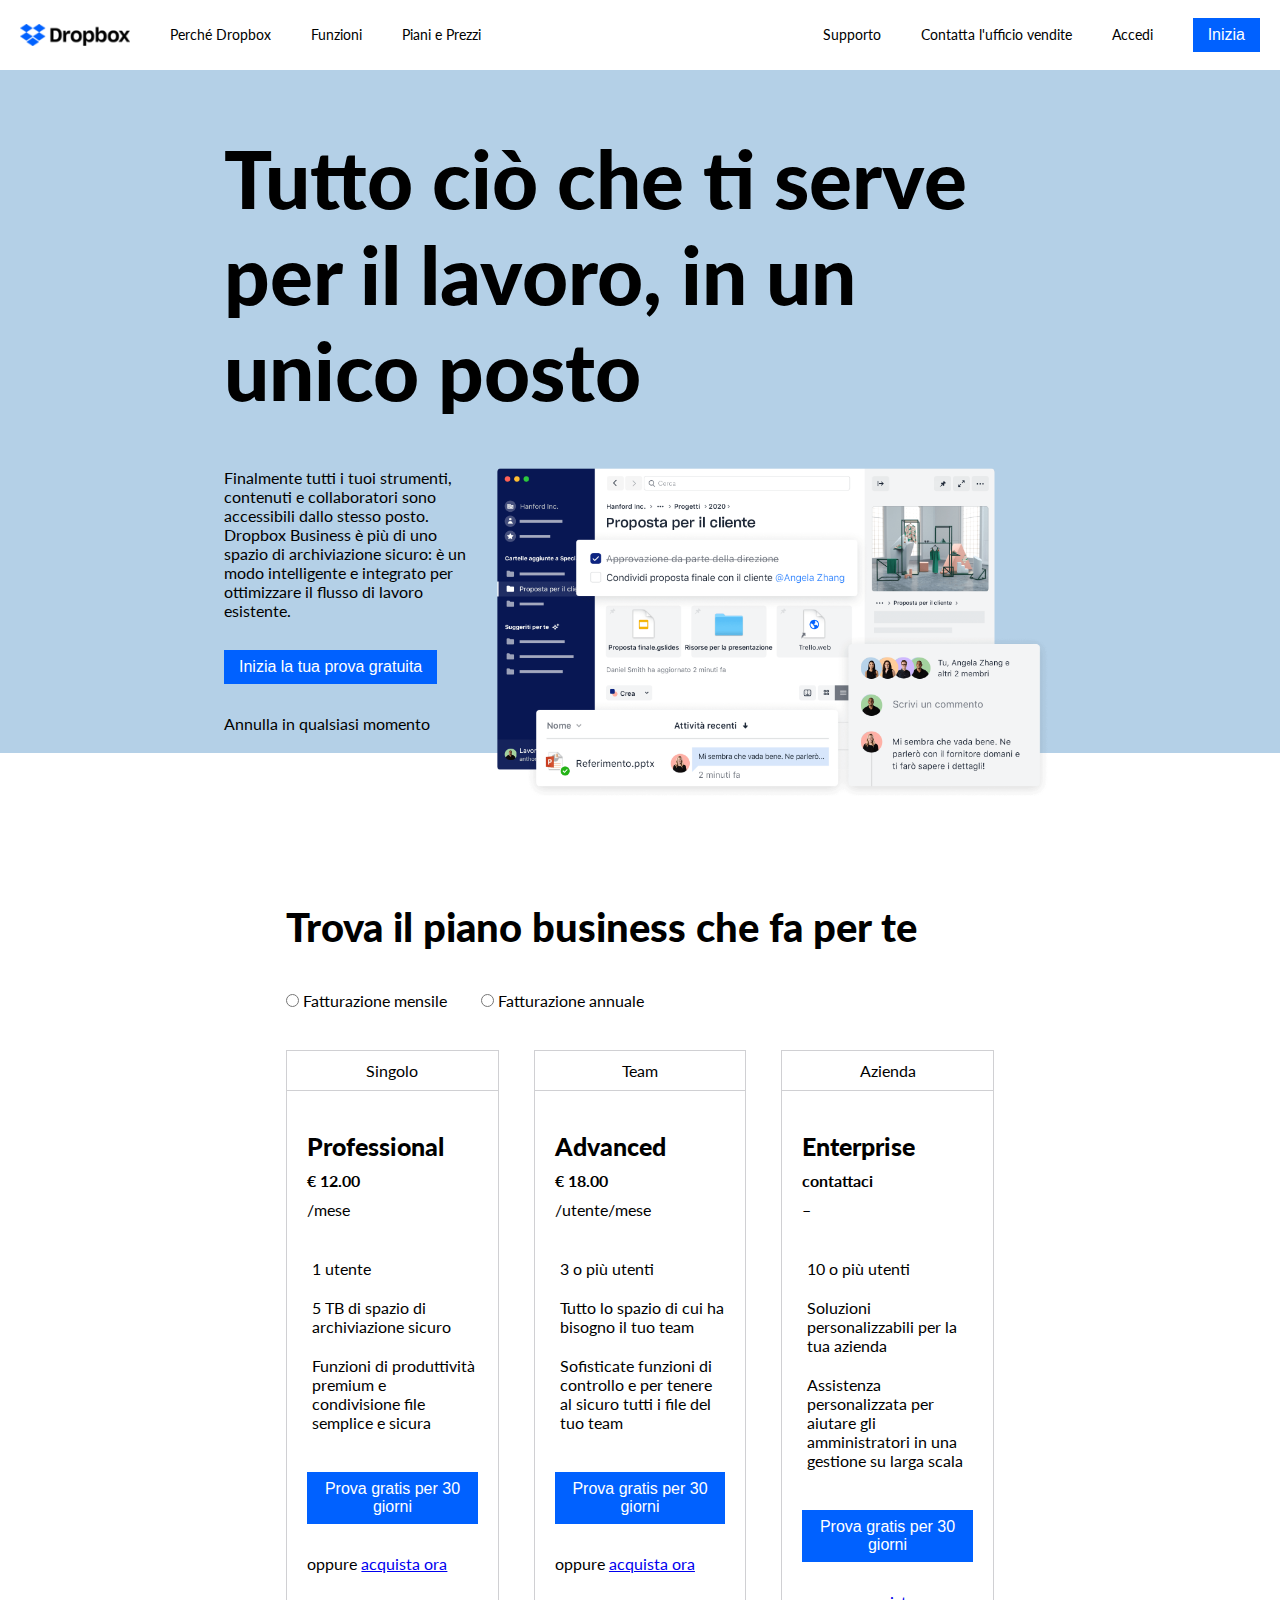
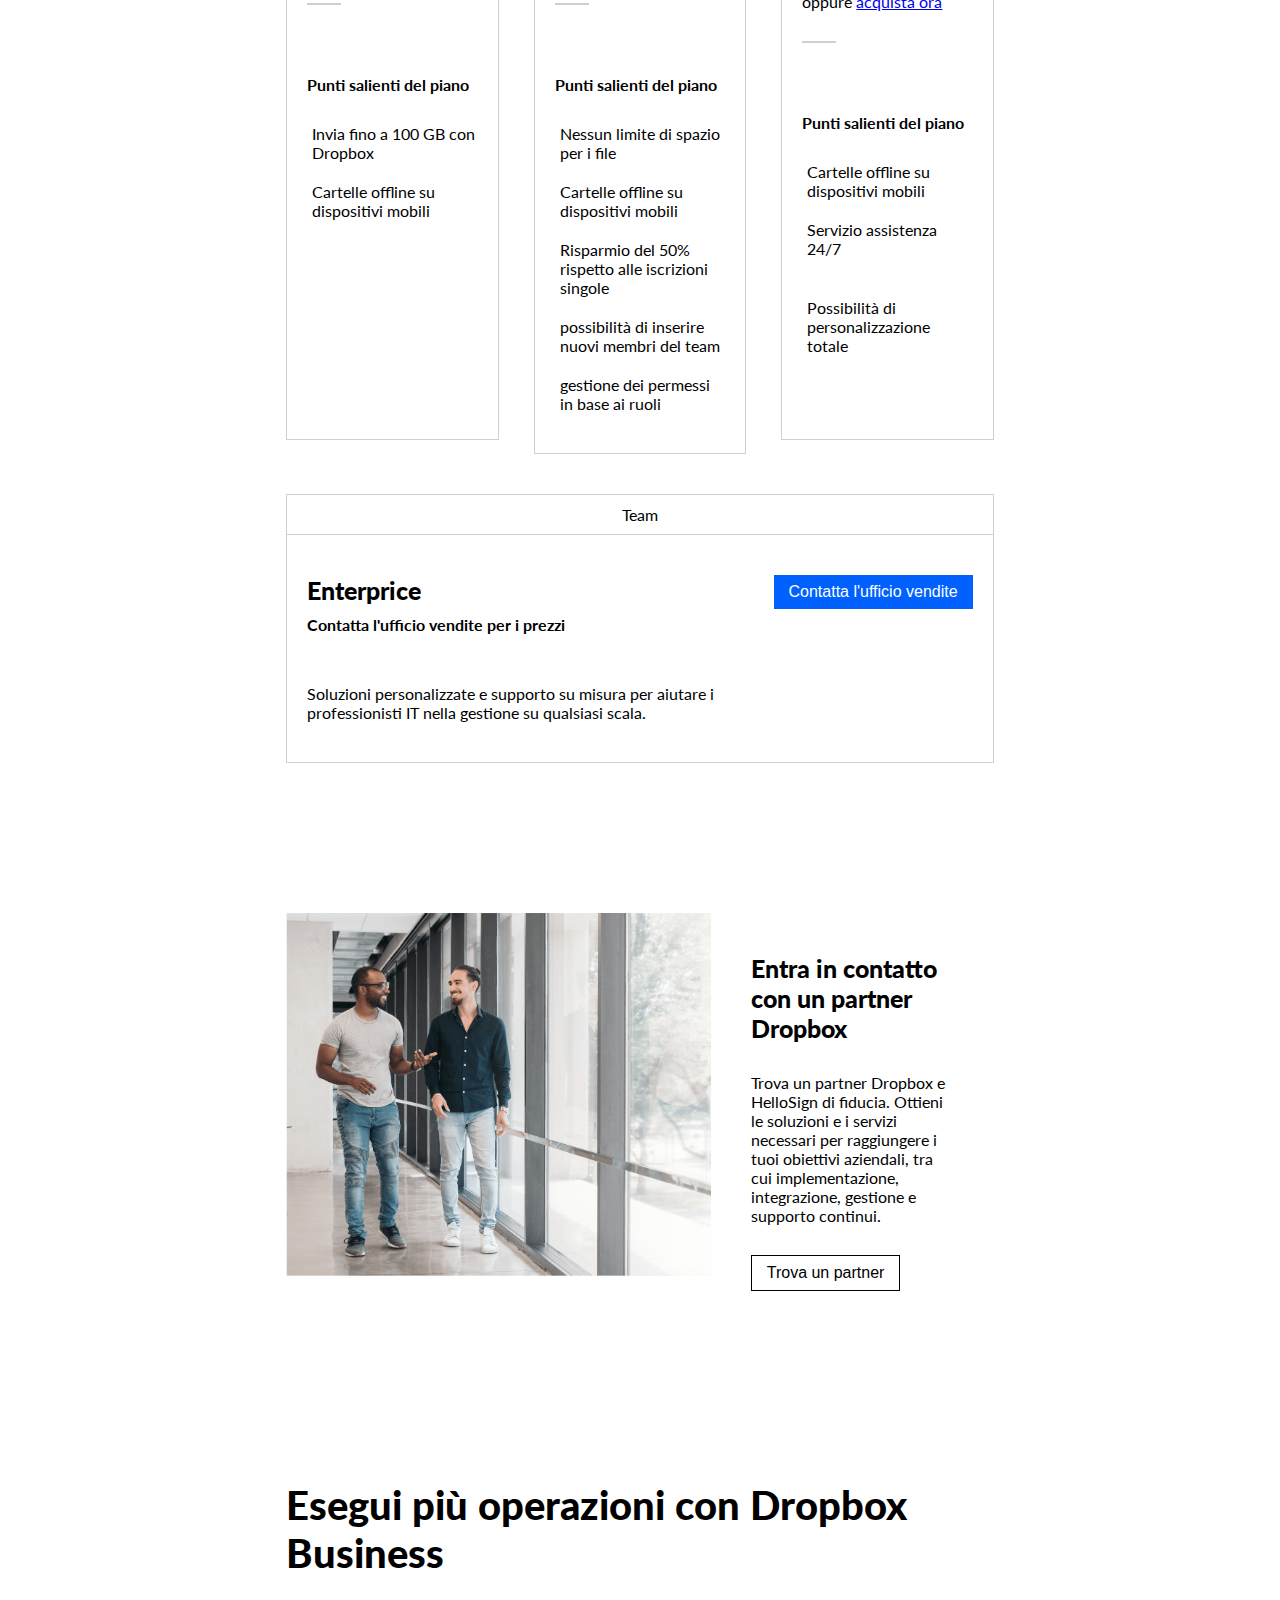
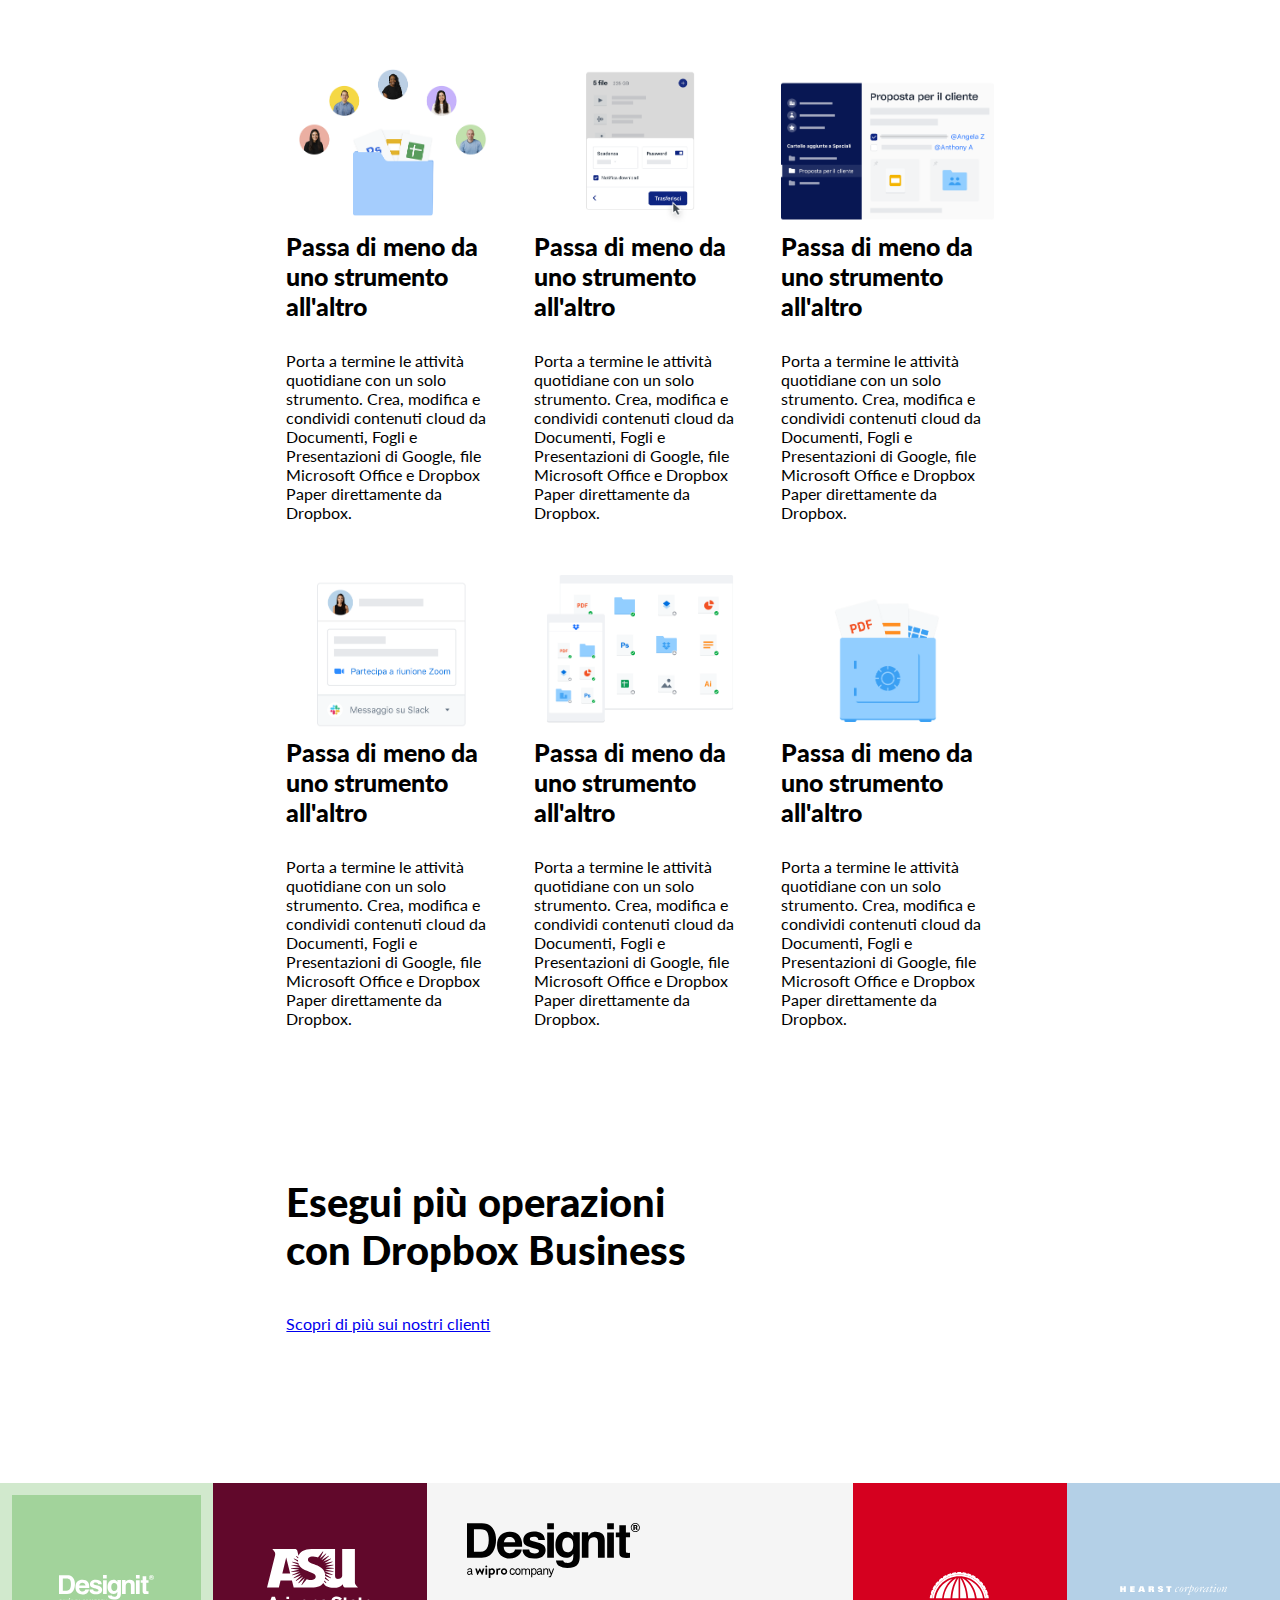
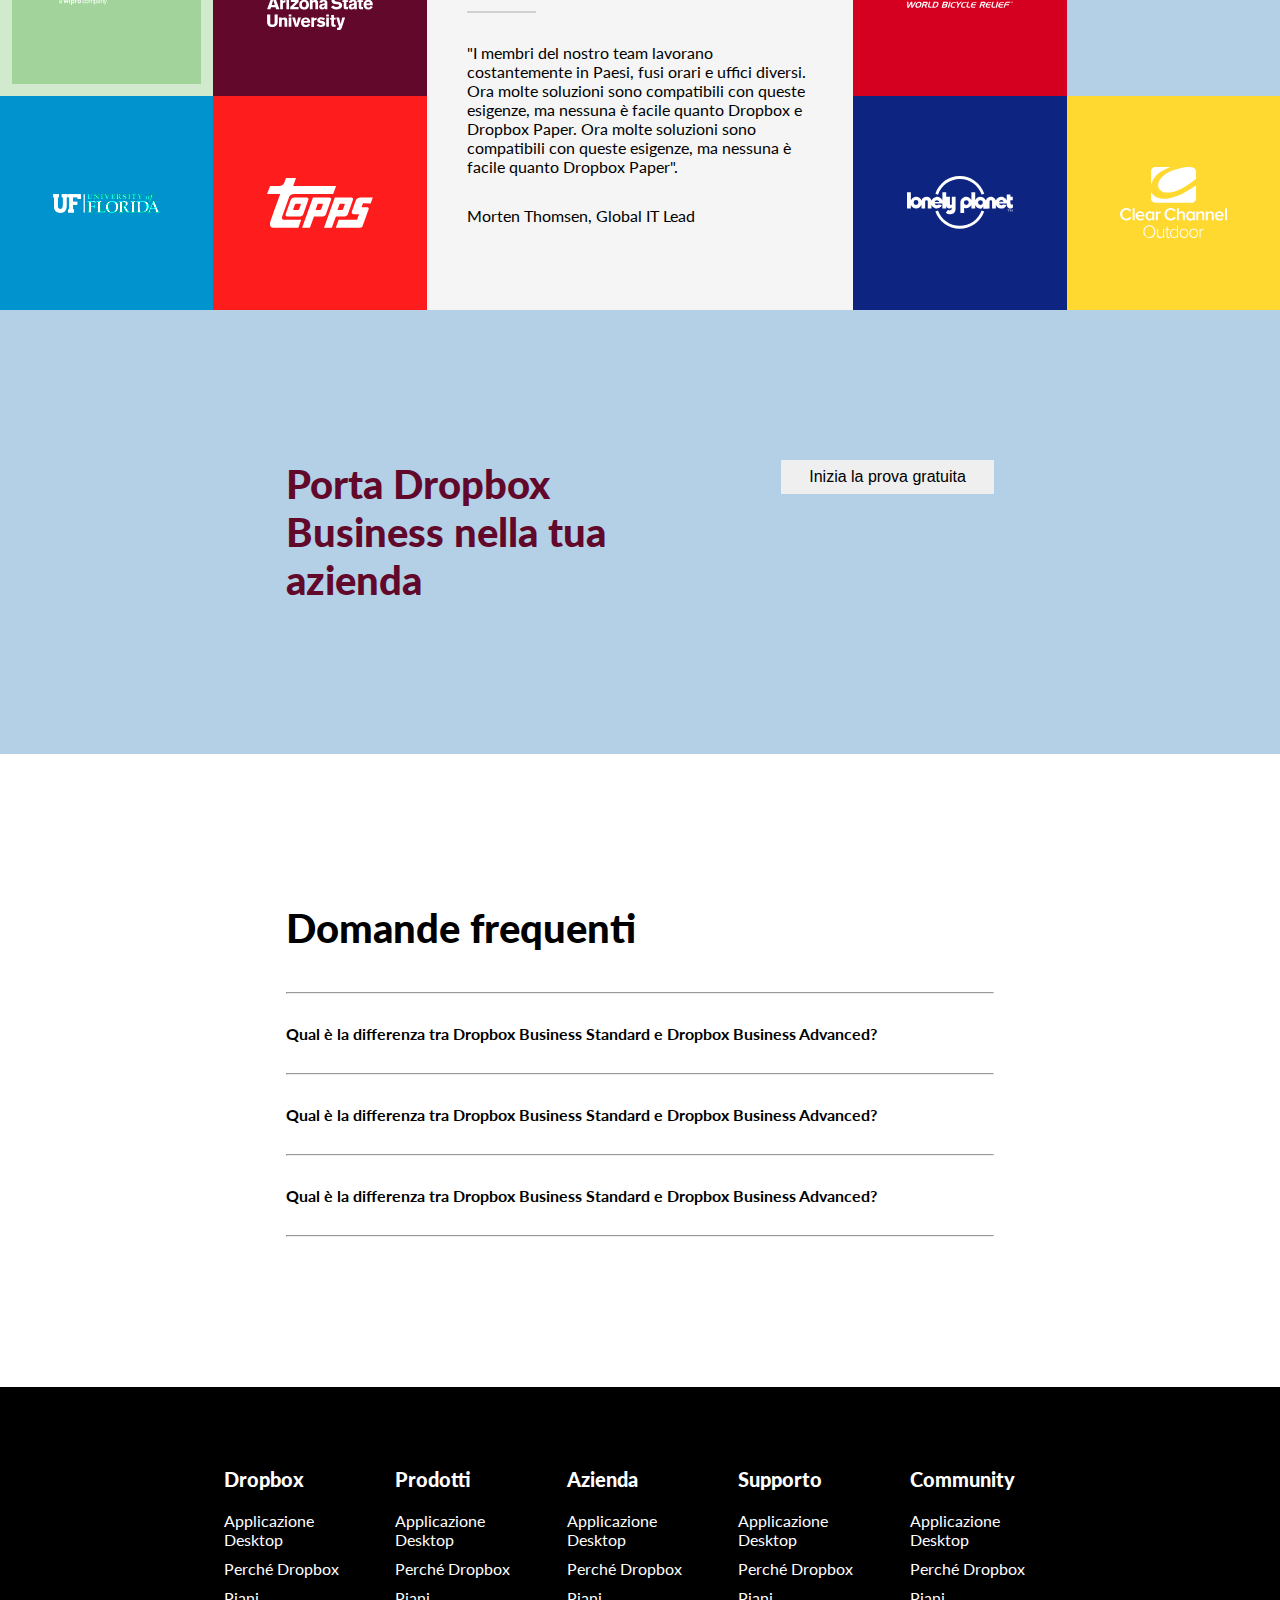
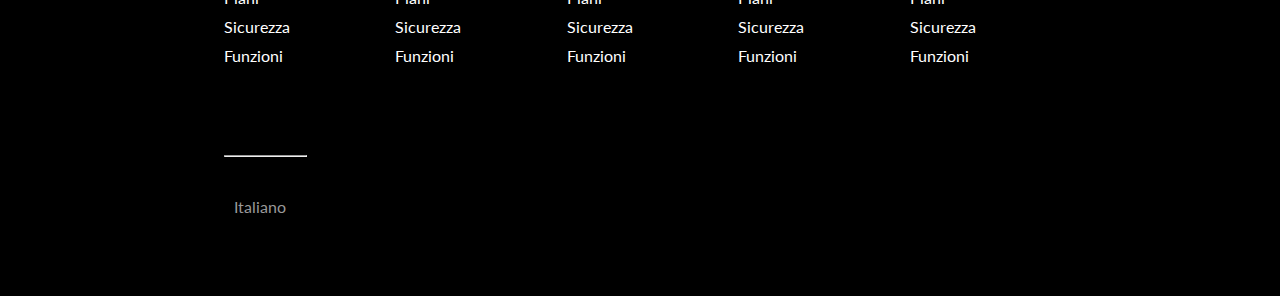
==== commit 2e1bc5f8: "Personalizzazione sezione full-width e FINE ESERCIZIO" ====
--- a/index.html
+++ b/index.html
@@ -384,19 +384,41 @@
                                     <img src="./img/topps.svg" alt="logo-topps">
                                 </div>
                             </div>
-                        </div>
-                        
-                        
+                        </div>                      
+                    </div>
+                </div>
+                <div class="col-33">
+                    <div class="contenuto-brand-cards copy-cards padding-40 gray">
+                        <img class="padding-bottom-30" src="./img/designit.svg" alt="logo-designit">
+                        <hr>
+                        <p class="padding-top-bottom-30">"I membri del nostro team lavorano costantemente in Paesi, fusi orari e uffici diversi. Ora molte soluzioni sono compatibili con queste esigenze, ma nessuna è facile quanto Dropbox e Dropbox Paper. Ora molte soluzioni sono compatibili con queste esigenze, ma nessuna è facile quanto Dropbox Paper".</p>
+                        <p>Morten Thomsen, Global IT Lead</p>
                     </div>
                 </div>
                 <div class="col-33">
                     <div class="contenuto-brand-cards">
-
-                    </div>
-                </div>
-                <div class="col-33">
-                    <div class="contenuto-brand-cards">
-
+                        <div class="row height-100">
+                            <div class="col-50 height-50">
+                                <div class="contenuto-brand world">
+                                    <img src="./img/world_bicycle_relief.svg" alt="logo-world">
+                                </div>
+                            </div>
+                            <div class="col-50 height-50">
+                                <div class="contenuto-brand hearst">
+                                    <img src="./img/hearst_corp.svg" alt="logo-hearst">
+                                </div>
+                            </div>
+                            <div class="col-50 height-50">
+                                <div class="contenuto-brand lonely">
+                                    <img src="./img/lonely_planet.svg" alt="logo-lonely">
+                                </div>
+                            </div>
+                            <div class="col-50 height-50">
+                                <div class="contenuto-brand clear">
+                                    <img src="./img/clear_channel.svg" alt="logo-clear">
+                                </div>
+                            </div>
+                        </div>                      
                     </div>
                 </div>
             </div>
--- a/css/style.css
+++ b/css/style.css
@@ -173,6 +173,10 @@
     padding: 20px 0;
 }
 
+.padding-30 {
+    padding: 30px;
+}
+
 .padding-40 {
     padding: 40px;
 }
@@ -257,7 +261,7 @@
     padding-right: 30px
 }
 
-.pricing-head, .contenuto-pricing, .cta hr {
+.pricing-head, .contenuto-pricing, .cta hr, .copy-cards hr {
     border: 1px solid #d0d0d3;
 }
 
@@ -285,7 +289,7 @@
     padding: 5px 5px 0 0;
 }
 
-.cta hr {
+.cta hr, .copy-cards hr {
     width: 20%;
 }
 
@@ -331,8 +335,16 @@
     justify-content: center;
 }
 
+
+
 .contenuto-brand img {
-    width: 50%;   
+    width: 50%;
+    object-fit: contain;
+    filter: invert(100%) sepia(1%) saturate(3933%) hue-rotate(139deg) brightness(114%) contrast(101%);   
+}
+
+.copy-cards img {
+    width: 50%;
 }
 
 .designth {
@@ -352,6 +364,26 @@
     background-color: #ff1c1c;
 }
 
+.world {
+    background-color: #d5001f;
+}
+
+.hearst {
+    background-color: #b4d0e7;
+}
+
+.lonely {
+    background-color: #0d2481;
+}
+
+.clear {
+    background-color: #ffd830;
+}
+
+.gray {
+    background-color: #f5f5f5;
+}
+
 .celestino {
     background-color: #b4d0e7;
 }
